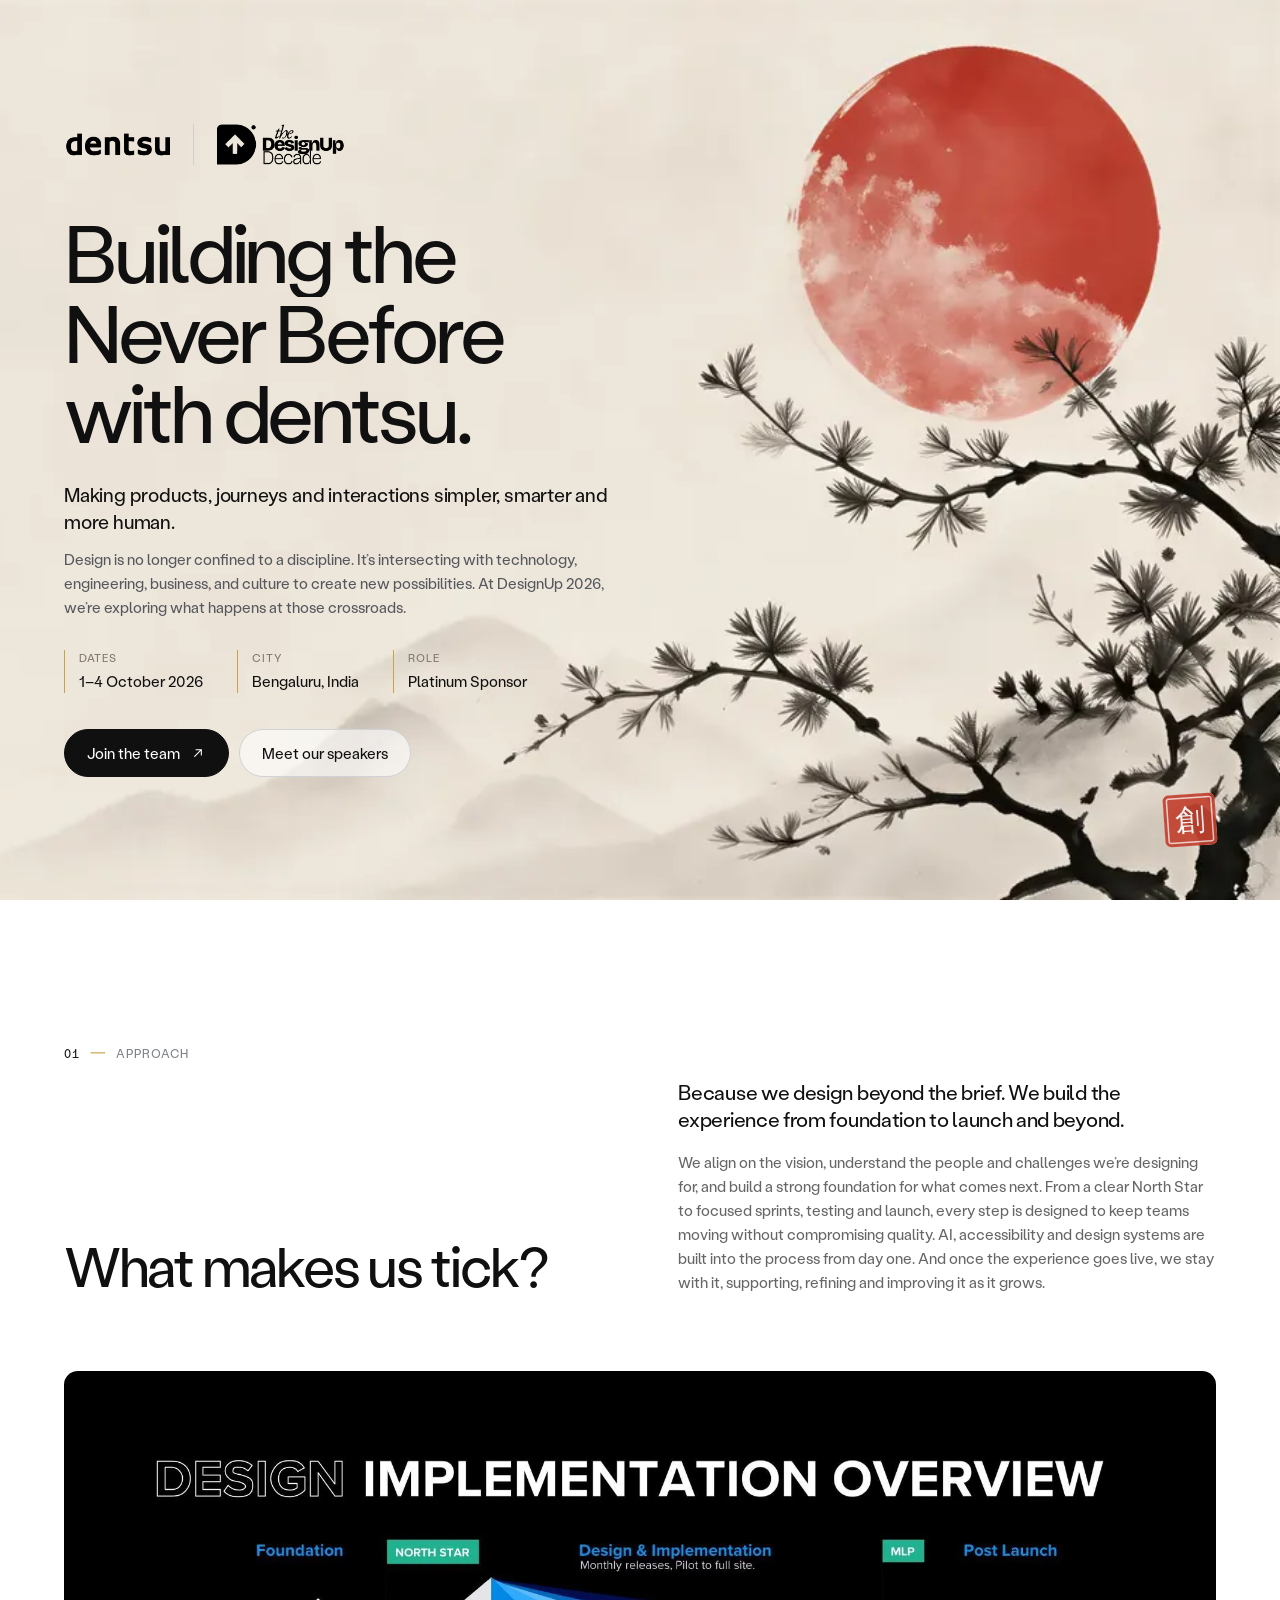
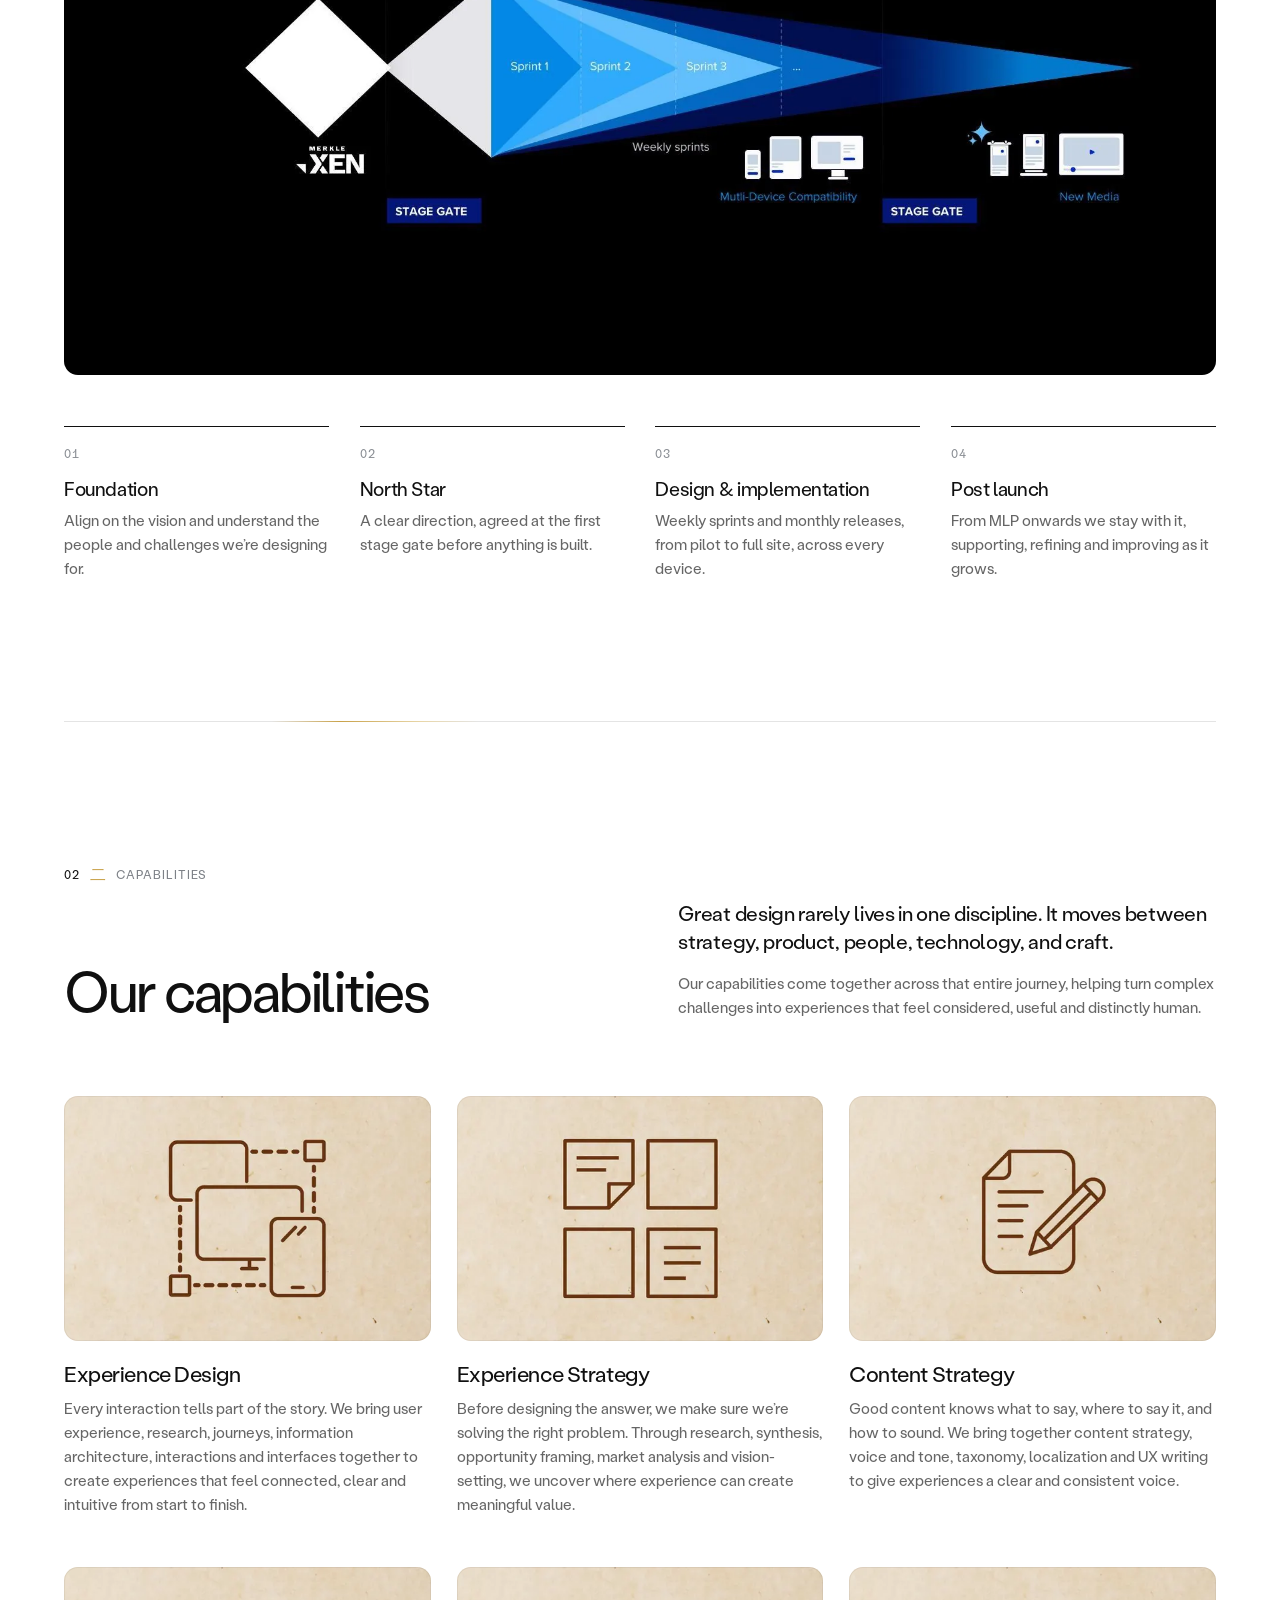
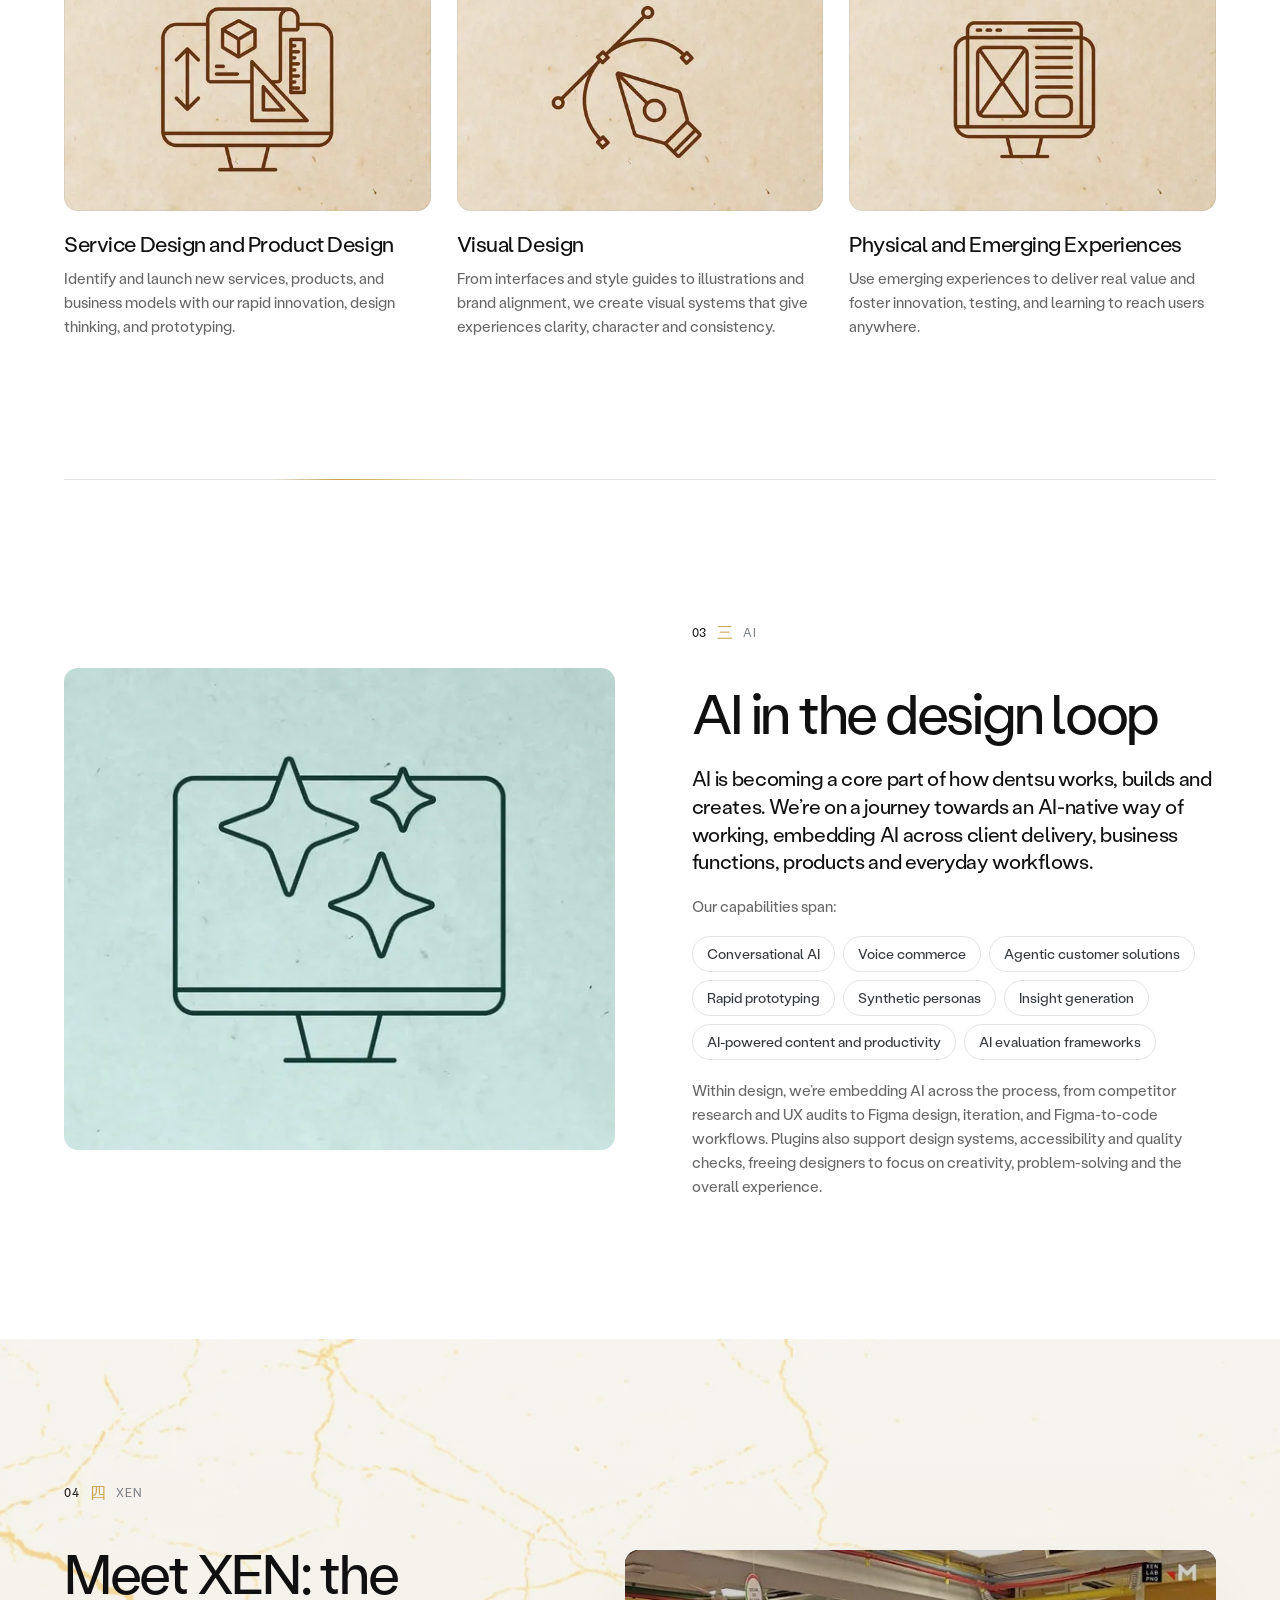
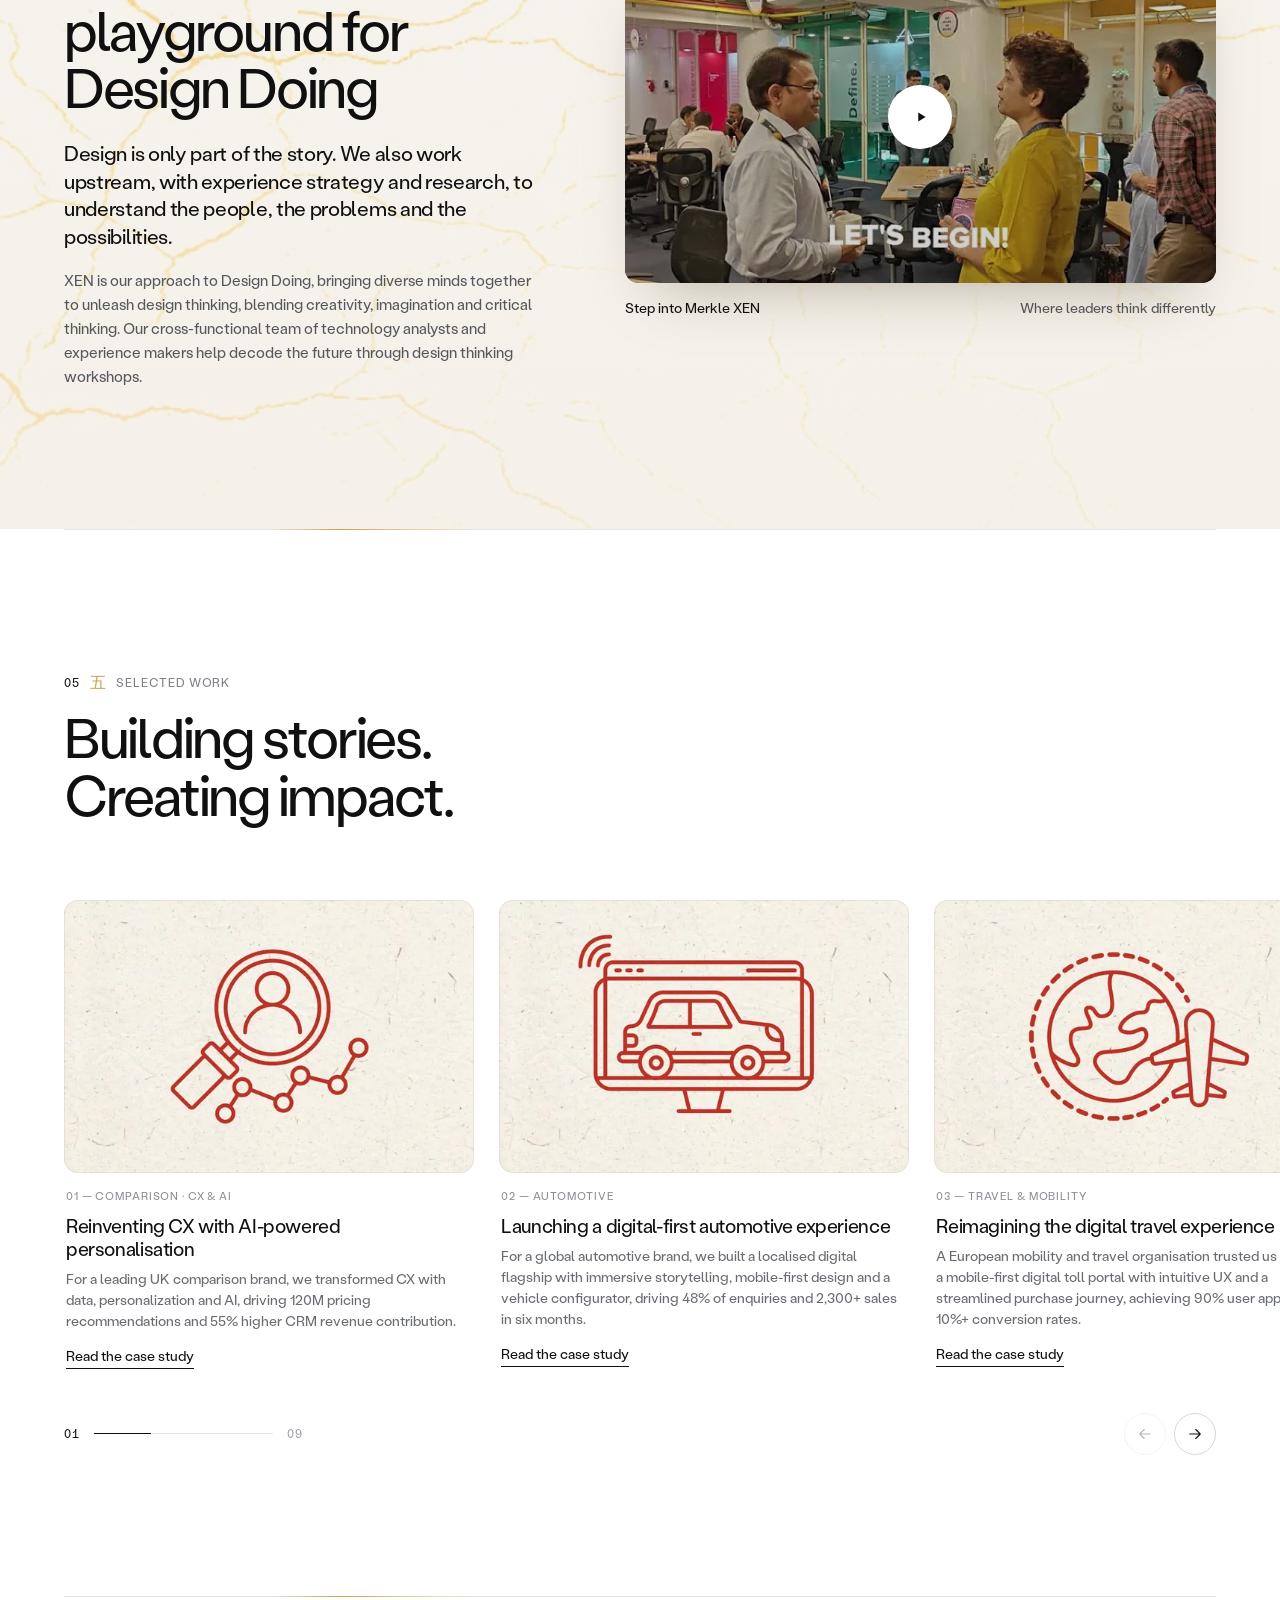
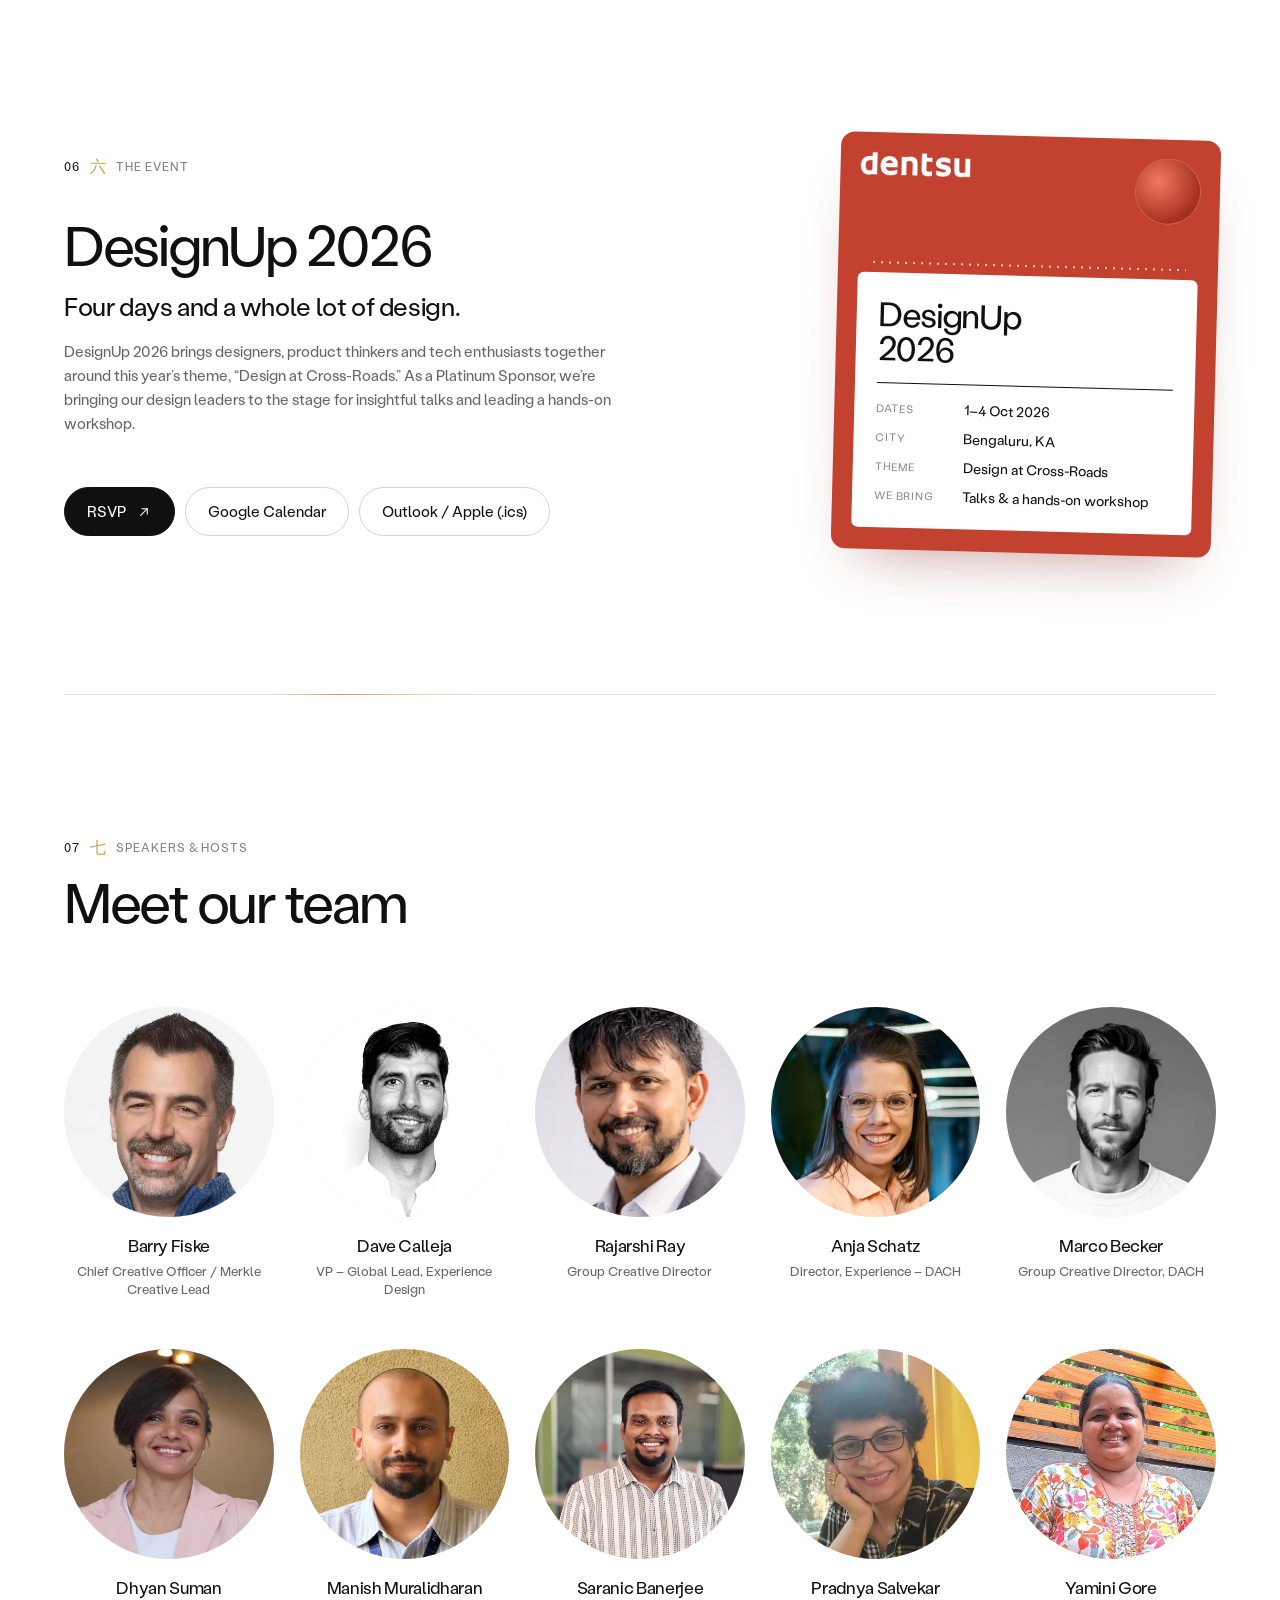
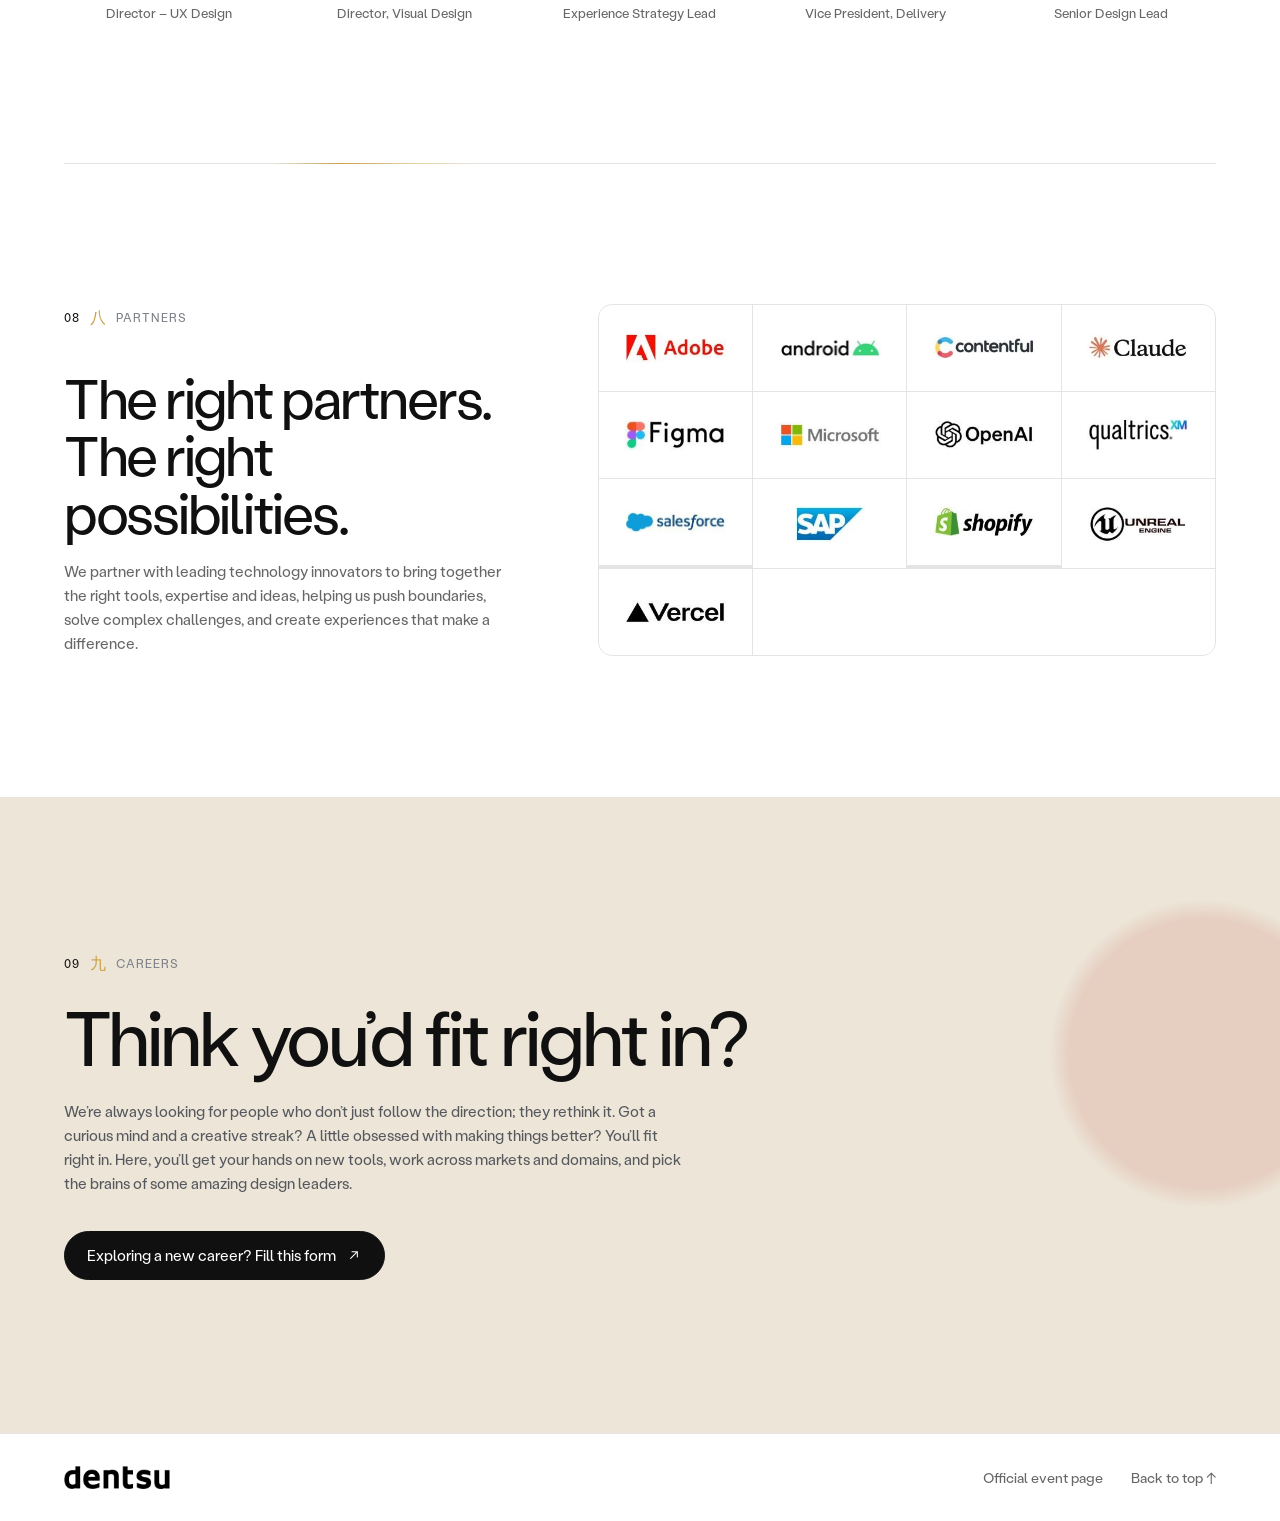
==== designup2026/index.html @ edd88964 "Add styles for DesignUp 2026 event page with Japanese craft accents" ====
<!doctype html>
<html lang="en">
<head>
<meta charset="utf-8">
<meta name="viewport" content="width=device-width, initial-scale=1, viewport-fit=cover">
<script>
  // Relative paths need the trailing slash: /designup2026 -> /designup2026/
  if (!/\/$|\.html$/.test(location.pathname)) location.replace(location.pathname + '/' + location.search + location.hash);
  document.documentElement.classList.add('js', 'is-loading');
  setTimeout(() => document.documentElement.classList.remove('is-loading'), 2500);
</script>
<title>dentsu at DesignUp 2026 — Building the Never Before</title>
<meta name="description" content="dentsu is Platinum Sponsor of DesignUp 2026, Bengaluru, 1–4 October. Meet our design leaders, our capabilities, XEN and the work behind them.">
<meta name="theme-color" content="#ece5d8">
<meta property="og:type" content="website">
<meta property="og:title" content="dentsu at DesignUp 2026 — Building the Never Before">
<meta property="og:description" content="Making products, journeys and interactions simpler, smarter and more human. 1–4 October 2026, Bengaluru.">
<meta property="og:image" content="assets/share.jpg">
<meta name="twitter:card" content="summary_large_image">
<link rel="icon" href="../assets/123.png">
<link rel="preload" href="../assets/StabilGrotesk-Regular.woff2" as="font" type="font/woff2" crossorigin>
<link rel="preload" as="image" href="assets/hero-1280.webp" imagesrcset="assets/hero-1280.webp 1280w, assets/hero-2400.webp 2400w" imagesizes="100vw">
<link rel="stylesheet" href="styles.css">
<script src="app.js" defer></script>
</head>
<body id="top">
<a class="skip" href="#main">Skip to content</a>

<main id="main">

  <!-- ============ Hero ============ -->
  <section class="hero" aria-labelledby="hero-title">
    <picture class="hero-art" aria-hidden="true">
      <img src="assets/hero-1280.webp" srcset="assets/hero-1280.webp 1280w, assets/hero-2400.webp 2400w" sizes="100vw" alt="" width="2400" height="1200" fetchpriority="high">
    </picture>

    <div class="hero-inner">
      <img class="lockup" src="assets/lockup-black.webp" alt="dentsu × the DesignUp Decade" width="1000" height="152">

      <h1 id="hero-title">
        <span class="line"><span>Building the</span></span>
        <span class="line"><span>Never Before</span></span>
        <span class="line"><span>with dentsu.</span></span>
      </h1>

      <div class="hero-copy">
        <p class="hero-lede">Making products, journeys and interactions simpler, smarter and more human.</p>
        <p>Design is no longer confined to a discipline. It’s intersecting with technology, engineering, business, and culture to create new possibilities. At DesignUp 2026, we’re exploring what happens at those crossroads.</p>
      </div>

      <ul class="hero-meta" aria-label="Event details">
        <li><span>Dates</span>1–4 October 2026</li>
        <li><span>City</span>Bengaluru, India</li>
        <li><span>Role</span>Platinum Sponsor</li>
      </ul>

      <div class="actions">
        <a class="button primary" href="https://forms.cloud.microsoft/Pages/ResponsePage.aspx?id=7JKJbtV2pU6OrrDF5Vh0mjL_e0julWZCl5RpW_bopMtURFpLWUVUSkQzMUNaVVVMT1MzR1pXTFBURy4u" target="_blank" rel="noopener">Join the team <svg viewBox="0 0 24 24" aria-hidden="true"><path d="M7 17 17 7M9 7h8v8"/></svg></a>
        <a class="button quiet" href="#team">Meet our speakers</a>
      </div>
    </div>

    <!-- Hanko: a small vermilion seal, 創 = "to create" -->
    <span class="hanko" aria-hidden="true">創</span>
  </section>

  <!-- ============ 01 Approach ============ -->
  <section class="section" id="approach" aria-labelledby="approach-title">
    <div class="section-head reveal">
      <p class="eyebrow"><span class="num">01</span><span class="kanji" aria-hidden="true">一</span>Approach</p>
      <h2 id="approach-title">What makes us tick?</h2>
      <div class="section-intro">
        <p class="lede">Because we design beyond the brief. We build the experience from foundation to launch and beyond.</p>
        <p>We align on the vision, understand the people and challenges we’re designing for, and build a strong foundation for what comes next. From a clear North Star to focused sprints, testing and launch, every step is designed to keep teams moving without compromising quality. AI, accessibility and design systems are built into the process from day one. And once the experience goes live, we stay with it, supporting, refining and improving it as it grows.</p>
      </div>
    </div>

    <figure class="diagram reveal">
      <a href="assets/why-us-1920.webp" target="_blank" rel="noopener" aria-label="Open the design implementation overview at full size">
        <img src="assets/why-us-960.webp" srcset="assets/why-us-960.webp 960w, assets/why-us-1920.webp 1920w" sizes="(max-width: 1400px) 92vw, 1300px" alt="Design implementation overview: Foundation, then a North Star stage gate, then Design and Implementation in weekly sprints with monthly releases from pilot to full site, then an MLP stage gate and Post Launch across multiple devices and new media." width="1920" height="1007" loading="lazy" decoding="async">
      </a>
    </figure>

    <ol class="steps reveal" aria-label="How we work">
      <li><span class="step-num">01</span><h3>Foundation</h3><p>Align on the vision and understand the people and challenges we’re designing for.</p></li>
      <li><span class="step-num">02</span><h3>North Star</h3><p>A clear direction, agreed at the first stage gate before anything is built.</p></li>
      <li><span class="step-num">03</span><h3>Design &amp; implementation</h3><p>Weekly sprints and monthly releases, from pilot to full site, across every device.</p></li>
      <li><span class="step-num">04</span><h3>Post launch</h3><p>From MLP onwards we stay with it, supporting, refining and improving as it grows.</p></li>
    </ol>
  </section>

  <!-- ============ 02 Capabilities ============ -->
  <section class="section" id="capabilities" aria-labelledby="capabilities-title">
    <div class="section-head reveal">
      <p class="eyebrow"><span class="num">02</span><span class="kanji" aria-hidden="true">二</span>Capabilities</p>
      <h2 id="capabilities-title">Our capabilities</h2>
      <div class="section-intro">
        <p class="lede">Great design rarely lives in one discipline. It moves between strategy, product, people, technology, and craft.</p>
        <p>Our capabilities come together across that entire journey, helping turn complex challenges into experiences that feel considered, useful and distinctly human.</p>
      </div>
    </div>

    <ul class="cap-grid">
      <li class="cap reveal">
        <div class="media"><img src="assets/cap-experience-design-560.webp" srcset="assets/cap-experience-design-560.webp 560w, assets/cap-experience-design-1080.webp 1080w" sizes="(max-width: 640px) 92vw, (max-width: 1000px) 46vw, 30vw" alt="" width="1080" height="720" loading="lazy" decoding="async"></div>
        <h3>Experience Design</h3>
        <p>Every interaction tells part of the story. We bring user experience, research, journeys, information architecture, interactions and interfaces together to create experiences that feel connected, clear and intuitive from start to finish.</p>
      </li>
      <li class="cap reveal">
        <div class="media"><img src="assets/cap-experience-strategy-560.webp" srcset="assets/cap-experience-strategy-560.webp 560w, assets/cap-experience-strategy-1080.webp 1080w" sizes="(max-width: 640px) 92vw, (max-width: 1000px) 46vw, 30vw" alt="" width="1080" height="720" loading="lazy" decoding="async"></div>
        <h3>Experience Strategy</h3>
        <p>Before designing the answer, we make sure we’re solving the right problem. Through research, synthesis, opportunity framing, market analysis and vision-setting, we uncover where experience can create meaningful value.</p>
      </li>
      <li class="cap reveal">
        <div class="media"><img src="assets/cap-content-strategy-560.webp" srcset="assets/cap-content-strategy-560.webp 560w, assets/cap-content-strategy-1080.webp 1080w" sizes="(max-width: 640px) 92vw, (max-width: 1000px) 46vw, 30vw" alt="" width="1080" height="720" loading="lazy" decoding="async"></div>
        <h3>Content Strategy</h3>
        <p>Good content knows what to say, where to say it, and how to sound. We bring together content strategy, voice and tone, taxonomy, localization and UX writing to give experiences a clear and consistent voice.</p>
      </li>
      <li class="cap reveal">
        <div class="media"><img src="assets/cap-service-product-560.webp" srcset="assets/cap-service-product-560.webp 560w, assets/cap-service-product-1080.webp 1080w" sizes="(max-width: 640px) 92vw, (max-width: 1000px) 46vw, 30vw" alt="" width="1080" height="720" loading="lazy" decoding="async"></div>
        <h3>Service Design and Product Design</h3>
        <p>Identify and launch new services, products, and business models with our rapid innovation, design thinking, and prototyping.</p>
      </li>
      <li class="cap reveal">
        <div class="media"><img src="assets/cap-visual-design-560.webp" srcset="assets/cap-visual-design-560.webp 560w, assets/cap-visual-design-1080.webp 1080w" sizes="(max-width: 640px) 92vw, (max-width: 1000px) 46vw, 30vw" alt="" width="1080" height="720" loading="lazy" decoding="async"></div>
        <h3>Visual Design</h3>
        <p>From interfaces and style guides to illustrations and brand alignment, we create visual systems that give experiences clarity, character and consistency.</p>
      </li>
      <li class="cap reveal">
        <div class="media"><img src="assets/cap-physical-emerging-560.webp" srcset="assets/cap-physical-emerging-560.webp 560w, assets/cap-physical-emerging-1080.webp 1080w" sizes="(max-width: 640px) 92vw, (max-width: 1000px) 46vw, 30vw" alt="" width="1080" height="720" loading="lazy" decoding="async"></div>
        <h3>Physical and Emerging Experiences</h3>
        <p>Use emerging experiences to deliver real value and foster innovation, testing, and learning to reach users anywhere.</p>
      </li>
    </ul>
  </section>

  <!-- ============ 03 AI ============ -->
  <section class="section split" id="ai" aria-labelledby="ai-title">
    <div class="split-media reveal">
      <img src="assets/ai-design-loop-800.webp" srcset="assets/ai-design-loop-800.webp 800w, assets/ai-design-loop-1400.webp 1400w" sizes="(max-width: 900px) 92vw, 46vw" alt="" width="1400" height="875" loading="lazy" decoding="async">
    </div>
    <div class="split-body reveal">
      <p class="eyebrow"><span class="num">03</span><span class="kanji" aria-hidden="true">三</span>AI</p>
      <h2 id="ai-title">AI in the design loop</h2>
      <p class="lede">AI is becoming a core part of how dentsu works, builds and creates. We’re on a journey towards an AI-native way of working, embedding AI across client delivery, business functions, products and everyday workflows.</p>
      <p>Our capabilities span:</p>
      <ul class="chips">
        <li>Conversational AI</li>
        <li>Voice commerce</li>
        <li>Agentic customer solutions</li>
        <li>Rapid prototyping</li>
        <li>Synthetic personas</li>
        <li>Insight generation</li>
        <li>AI-powered content and productivity</li>
        <li>AI evaluation frameworks</li>
      </ul>
      <p>Within design, we’re embedding AI across the process, from competitor research and UX audits to Figma design, iteration, and Figma-to-code workflows. Plugins also support design systems, accessibility and quality checks, freeing designers to focus on creativity, problem-solving and the overall experience.</p>
    </div>
  </section>

  <!-- ============ 04 XEN ============ -->
  <section class="section xen" id="xen" aria-labelledby="xen-title">
    <div class="xen-inner">
      <div class="xen-body reveal">
        <p class="eyebrow"><span class="num">04</span><span class="kanji" aria-hidden="true">四</span>XEN</p>
        <h2 id="xen-title">Meet XEN: the playground for Design Doing</h2>
        <p class="lede">Design is only part of the story. We also work upstream, with experience strategy and research, to understand the people, the problems and the possibilities.</p>
        <p>XEN is our approach to Design Doing, bringing diverse minds together to unleash design thinking, blending creativity, imagination and critical thinking. Our cross-functional team of technology analysts and experience makers help decode the future through design thinking workshops.</p>
      </div>

      <figure class="video-figure reveal">
        <div class="video" id="xen-video" data-video="2BaKWPvI8AM" data-title="Step Into Merkle XEN: Where Leaders Think Differently">
          <img src="assets/xen-video-640.webp" alt="" width="640" height="360" loading="lazy" decoding="async">
          <button type="button" class="video-play" aria-label="Play video: Step Into Merkle XEN — Where Leaders Think Differently">
            <span class="play-ring" aria-hidden="true"><svg viewBox="0 0 24 24"><path d="M9 7v10l8-5z"/></svg></span>
          </button>
          <noscript><a class="video-fallback" href="https://www.youtube.com/watch?v=2BaKWPvI8AM">Watch on YouTube</a></noscript>
        </div>
        <figcaption><strong>Step into Merkle XEN</strong><span>Where leaders think differently</span></figcaption>
      </figure>
    </div>
  </section>

  <!-- ============ 05 Work ============ -->
  <section class="section work" id="work" aria-labelledby="work-title">
    <div class="section-head reveal">
      <p class="eyebrow"><span class="num">05</span><span class="kanji" aria-hidden="true">五</span>Selected work</p>
      <h2 id="work-title">Building stories. Creating impact.</h2>
    </div>

    <div class="rail" id="work-rail" tabindex="0" aria-label="Case studies — scroll sideways">
      <article class="story">
        <a class="story-link" href="https://www.merkle.com/en/work/case-studies/compare-the-market.html" target="_blank" rel="noopener">
          <div class="media"><img src="assets/case-cx-personalisation-560.webp" srcset="assets/case-cx-personalisation-560.webp 560w, assets/case-cx-personalisation-1080.webp 1080w" sizes="(max-width: 700px) 84vw, 440px" alt="" width="1080" height="720" loading="lazy" decoding="async"><span class="story-cta" aria-hidden="true"><svg viewBox="0 0 24 24"><path d="M7 17 17 7M9 7h8v8"/></svg></span></div>
          <div class="story-body">
            <span class="story-kicker">01 — Comparison · CX &amp; AI</span>
            <h3>Reinventing CX with AI-powered personalisation</h3>
            <p>For a leading UK comparison brand, we transformed CX with data, personalization and AI, driving 120M pricing recommendations and 55% higher CRM revenue contribution.</p>
            <span class="story-more">Read the case study</span>
          </div>
        </a>
      </article>
      <article class="story">
        <a class="story-link" href="https://www.merkle.com/en/work/case-studies/geely-auto-australia.html" target="_blank" rel="noopener">
          <div class="media"><img src="assets/case-automotive-560.webp" srcset="assets/case-automotive-560.webp 560w, assets/case-automotive-1080.webp 1080w" sizes="(max-width: 700px) 84vw, 440px" alt="" width="1080" height="720" loading="lazy" decoding="async"><span class="story-cta" aria-hidden="true"><svg viewBox="0 0 24 24"><path d="M7 17 17 7M9 7h8v8"/></svg></span></div>
          <div class="story-body">
            <span class="story-kicker">02 — Automotive</span>
            <h3>Launching a digital-first automotive experience</h3>
            <p>For a global automotive brand, we built a localised digital flagship with immersive storytelling, mobile-first design and a vehicle configurator, driving 48% of enquiries and 2,300+ sales in six months.</p>
            <span class="story-more">Read the case study</span>
          </div>
        </a>
      </article>
      <article class="story">
        <a class="story-link" href="https://www.merkle.com/en/work/case-studies/adac.html" target="_blank" rel="noopener">
          <div class="media"><img src="assets/case-travel-560.webp" srcset="assets/case-travel-560.webp 560w, assets/case-travel-1080.webp 1080w" sizes="(max-width: 700px) 84vw, 440px" alt="" width="1080" height="720" loading="lazy" decoding="async"><span class="story-cta" aria-hidden="true"><svg viewBox="0 0 24 24"><path d="M7 17 17 7M9 7h8v8"/></svg></span></div>
          <div class="story-body">
            <span class="story-kicker">03 — Travel &amp; mobility</span>
            <h3>Reimagining the digital travel experience</h3>
            <p>A European mobility and travel organisation trusted us to create a mobile-first digital toll portal with intuitive UX and a streamlined purchase journey, achieving 90% user approval and 10%+ conversion rates.</p>
            <span class="story-more">Read the case study</span>
          </div>
        </a>
      </article>
      <article class="story">
        <div class="story-link">
          <div class="media"><img src="assets/case-agentic-car-560.webp" srcset="assets/case-agentic-car-560.webp 560w, assets/case-agentic-car-1080.webp 1080w" sizes="(max-width: 700px) 84vw, 440px" alt="" width="1080" height="720" loading="lazy" decoding="async"></div>
          <div class="story-body">
            <span class="story-kicker">04 — Automotive · Agentic AI</span>
            <h3>Designing a connected car-buying experience with agentic AI</h3>
            <p>An automotive brand partnered with us to create an AI Concierge-led, Agentforce-powered experience connecting digital discovery, service and financing for a personalised car-buying journey.</p>
          </div>
        </div>
      </article>
      <article class="story">
        <div class="story-link">
          <div class="media"><img src="assets/case-loyalty-560.webp" srcset="assets/case-loyalty-560.webp 560w, assets/case-loyalty-1080.webp 1080w" sizes="(max-width: 700px) 84vw, 440px" alt="" width="1080" height="720" loading="lazy" decoding="async"></div>
          <div class="story-body">
            <span class="story-kicker">05 — Retail · Design systems</span>
            <h3>Scaling a loyalty experience through a design system</h3>
            <p>A global retail brand partnered with us to build a scalable design system with reusable components, enabling faster delivery, CRO experimentation and continuous experience improvements.</p>
          </div>
        </div>
      </article>
      <article class="story">
        <div class="story-link">
          <div class="media"><img src="assets/case-analytics-560.webp" srcset="assets/case-analytics-560.webp 560w, assets/case-analytics-1080.webp 1080w" sizes="(max-width: 700px) 84vw, 440px" alt="" width="1080" height="720" loading="lazy" decoding="async"></div>
          <div class="story-body">
            <span class="story-kicker">06 — Beauty · Analytics</span>
            <h3>Turning analytics into experience opportunities</h3>
            <p>A beauty brand partnered with us to analyse user behaviour, conversion funnels and channel performance, identifying friction points and opportunities to improve digital engagement.</p>
          </div>
        </div>
      </article>
      <article class="story">
        <div class="story-link">
          <div class="media"><img src="assets/case-government-560.webp" srcset="assets/case-government-560.webp 560w, assets/case-government-1080.webp 1080w" sizes="(max-width: 700px) 84vw, 440px" alt="" width="1080" height="720" loading="lazy" decoding="async"></div>
          <div class="story-body">
            <span class="story-kicker">07 — Public sector</span>
            <h3>Reimagining digital government services</h3>
            <p>A government organisation partnered with us to transform citizen services and government platforms, creating more seamless and accessible digital journeys.</p>
          </div>
        </div>
      </article>
      <article class="story">
        <div class="story-link">
          <div class="media"><img src="assets/case-healthcare-560.webp" srcset="assets/case-healthcare-560.webp 560w, assets/case-healthcare-1080.webp 1080w" sizes="(max-width: 700px) 84vw, 440px" alt="" width="1080" height="720" loading="lazy" decoding="async"></div>
          <div class="story-body">
            <span class="story-kicker">08 — Healthcare</span>
            <h3>A smarter digital healthcare experience</h3>
            <p>A government healthcare platform partnered with us to create a connected digital experience for accessing healthcare services, patient history and insurance needs.</p>
          </div>
        </div>
      </article>
      <article class="story">
        <div class="story-link">
          <div class="media"><img src="assets/case-connected-care-560.webp" srcset="assets/case-connected-care-560.webp 560w, assets/case-connected-care-1080.webp 1080w" sizes="(max-width: 700px) 84vw, 440px" alt="" width="1080" height="720" loading="lazy" decoding="async"></div>
          <div class="story-body">
            <span class="story-kicker">09 — Healthcare · IoT</span>
            <h3>Connected care for disease management</h3>
            <p>A healthcare solution partnered with us to create a connected digital experience combining an IoT-enabled therapy device with a self-care app.</p>
          </div>
        </div>
      </article>
    </div>

    <div class="rail-foot" id="work-foot">
      <div class="rail-progress" aria-hidden="true">
        <span class="rail-count" id="rail-current">01</span>
        <span class="rail-track"><span class="rail-thumb" id="rail-thumb"></span></span>
        <span class="rail-count is-total">09</span>
      </div>
      <div class="carousel-controls">
        <button type="button" class="carousel-button" id="rail-prev" aria-label="Previous case study"><svg viewBox="0 0 24 24" aria-hidden="true"><path d="M19 12H5M11 6l-6 6 6 6"/></svg></button>
        <button type="button" class="carousel-button" id="rail-next" aria-label="Next case study"><svg viewBox="0 0 24 24" aria-hidden="true"><path d="M5 12h14M13 6l6 6-6 6"/></svg></button>
      </div>
    </div>
  </section>

  <!-- ============ 06 DesignUp 2026 ============ -->
  <section class="section event" id="event" aria-labelledby="event-title">
    <div class="event-body reveal">
      <p class="eyebrow"><span class="num">06</span><span class="kanji" aria-hidden="true">六</span>The event</p>
      <h2 id="event-title">DesignUp 2026</h2>
      <p class="lede">Four days and a whole lot of design.</p>
      <p>DesignUp 2026 brings designers, product thinkers and tech enthusiasts together around this year’s theme, “Design at Cross-Roads.” As a Platinum Sponsor, we’re bringing our design leaders to the stage for insightful talks and leading a hands-on workshop.</p>
      <div class="actions">
        <a class="button primary" href="https://events.dentsu.com/designup2026#rsvp" target="_blank" rel="noopener">RSVP <svg viewBox="0 0 24 24" aria-hidden="true"><path d="M7 17 17 7M9 7h8v8"/></svg></a>
        <a class="button quiet" href="https://calendar.google.com/calendar/render?action=TEMPLATE&amp;text=DesignUp%202026%20%E2%80%94%20dentsu&amp;dates=20261001%2F20261005&amp;location=Bengaluru%2C%20Karnataka%2C%20India&amp;details=Design%20at%20Cross-Roads.%20dentsu%20is%20Platinum%20Sponsor%20%E2%80%94%20talks%20and%20a%20hands-on%20workshop.%20https%3A%2F%2Fevents.dentsu.com%2Fdesignup2026" target="_blank" rel="noopener">Google Calendar</a>
        <a class="button quiet" href="designup2026.ics" download>Outlook / Apple (.ics)</a>
      </div>
    </div>

    <!-- Ticket: echoes the event card, with a perforated stub -->
    <aside class="ticket reveal" aria-label="Event at a glance">
      <div class="ticket-top">
        <img src="../assets/dentsu.png" alt="dentsu" width="122" height="26">
        <span class="ticket-sun" aria-hidden="true"></span>
      </div>
      <div class="ticket-card">
        <p class="ticket-title">DesignUp<br>2026</p>
        <dl>
          <div><dt>Dates</dt><dd>1–4 Oct 2026</dd></div>
          <div><dt>City</dt><dd>Bengaluru, KA</dd></div>
          <div><dt>Theme</dt><dd>Design at Cross-Roads</dd></div>
          <div><dt>We bring</dt><dd>Talks &amp; a hands-on workshop</dd></div>
        </dl>
      </div>
    </aside>
  </section>

  <!-- ============ 07 Team ============ -->
  <section class="section team" id="team" aria-labelledby="team-title">
    <div class="section-head reveal">
      <p class="eyebrow"><span class="num">07</span><span class="kanji" aria-hidden="true">七</span>Speakers &amp; hosts</p>
      <h2 id="team-title">Meet our team</h2>
    </div>

    <ul class="people">
      <li class="person reveal"><div class="portrait"><img src="assets/team-barry-fiske-400.webp" alt="Barry Fiske" width="400" height="400" loading="lazy" decoding="async"></div><h3>Barry Fiske</h3><p>Chief Creative Officer / Merkle Creative Lead</p></li>
      <li class="person reveal"><div class="portrait"><img src="assets/team-dave-calleja-400.webp" alt="Dave Calleja" width="400" height="400" loading="lazy" decoding="async"></div><h3>Dave Calleja</h3><p>VP – Global Lead, Experience Design</p></li>
      <li class="person reveal"><div class="portrait"><img src="assets/team-rajarshi-ray-400.webp" alt="Rajarshi Ray" width="400" height="400" loading="lazy" decoding="async"></div><h3>Rajarshi Ray</h3><p>Group Creative Director</p></li>
      <li class="person reveal"><div class="portrait"><img src="assets/team-anja-schatz-400.webp" alt="Anja Schatz" width="400" height="400" loading="lazy" decoding="async"></div><h3>Anja Schatz</h3><p>Director, Experience – DACH</p></li>
      <li class="person reveal"><div class="portrait"><img src="assets/team-marco-becker-400.webp" alt="Marco Becker" width="400" height="400" loading="lazy" decoding="async"></div><h3>Marco Becker</h3><p>Group Creative Director, DACH</p></li>
      <li class="person reveal"><div class="portrait"><img src="assets/team-dhyan-suman-400.webp" alt="Dhyan Suman" width="400" height="400" loading="lazy" decoding="async"></div><h3>Dhyan Suman</h3><p>Director – UX Design</p></li>
      <li class="person reveal"><div class="portrait"><img src="assets/team-manish-muralidharan-400.webp" alt="Manish Muralidharan" width="400" height="400" loading="lazy" decoding="async"></div><h3>Manish Muralidharan</h3><p>Director, Visual Design</p></li>
      <li class="person reveal"><div class="portrait"><img src="assets/team-saranic-banerjee-400.webp" alt="Saranic Banerjee" width="400" height="400" loading="lazy" decoding="async"></div><h3>Saranic Banerjee</h3><p>Experience Strategy Lead</p></li>
      <li class="person reveal"><div class="portrait"><img src="assets/team-pradnya-salvekar-400.webp" alt="Pradnya Salvekar" width="400" height="400" loading="lazy" decoding="async"></div><h3>Pradnya Salvekar</h3><p>Vice President, Delivery</p></li>
      <li class="person reveal"><div class="portrait"><img src="assets/team-yamini-gore-400.webp" alt="Yamini Gore" width="400" height="400" loading="lazy" decoding="async"></div><h3>Yamini Gore</h3><p>Senior Design Lead</p></li>
    </ul>
  </section>

  <!-- ============ 08 Partners ============ -->
  <section class="section partners" id="partners" aria-labelledby="partners-title">
    <div class="partners-body reveal">
      <p class="eyebrow"><span class="num">08</span><span class="kanji" aria-hidden="true">八</span>Partners</p>
      <h2 id="partners-title">The right partners. The right possibilities.</h2>
      <p>We partner with leading technology innovators to bring together the right tools, expertise and ideas, helping us push boundaries, solve complex challenges, and create experiences that make a difference.</p>
    </div>
    <ul class="partners-logos reveal" aria-label="Technology partners">
      <li><img src="assets/partners/adobe.webp" alt="Adobe" width="174" height="54" loading="lazy" decoding="async"></li>
      <li><img src="assets/partners/android.webp" alt="Android" width="206" height="40" loading="lazy" decoding="async"></li>
      <li><img src="assets/partners/contentful.webp" alt="Contentful" width="181" height="44" loading="lazy" decoding="async"></li>
      <li><img src="assets/partners/claude.webp" alt="Claude" width="183" height="46" loading="lazy" decoding="async"></li>
      <li><img src="assets/partners/figma.webp" alt="Figma" width="166" height="53" loading="lazy" decoding="async"></li>
      <li><img src="assets/partners/microsoft.webp" alt="Microsoft" width="174" height="45" loading="lazy" decoding="async"></li>
      <li><img src="assets/partners/openai.webp" alt="OpenAI" width="169" height="53" loading="lazy" decoding="async"></li>
      <li><img src="assets/partners/qualtrics.webp" alt="Qualtrics" width="169" height="58" loading="lazy" decoding="async"></li>
      <li><img src="assets/partners/salesforce.webp" alt="Salesforce" width="209" height="45" loading="lazy" decoding="async"></li>
      <li><img src="assets/partners/sap.webp" alt="SAP" width="126" height="67" loading="lazy" decoding="async"></li>
      <li><img src="assets/partners/shopify.webp" alt="Shopify" width="195" height="61" loading="lazy" decoding="async"></li>
      <li><img src="assets/partners/unreal-engine.webp" alt="Unreal Engine" width="171" height="65" loading="lazy" decoding="async"></li>
      <li><img src="assets/partners/vercel.webp" alt="Vercel" width="174" height="41" loading="lazy" decoding="async"></li>
    </ul>
  </section>

  <!-- ============ 09 Careers ============ -->
  <section class="careers" id="careers" aria-labelledby="careers-title">
    <div class="careers-inner reveal">
      <p class="eyebrow"><span class="num">09</span><span class="kanji" aria-hidden="true">九</span>Careers</p>
      <h2 id="careers-title">Think you’d fit right in?</h2>
      <p>We’re always looking for people who don’t just follow the direction; they rethink it. Got a curious mind and a creative streak? A little obsessed with making things better? You’ll fit right in. Here, you’ll get your hands on new tools, work across markets and domains, and pick the brains of some amazing design leaders.</p>
      <div class="actions">
        <a class="button primary" href="https://forms.cloud.microsoft/Pages/ResponsePage.aspx?id=7JKJbtV2pU6OrrDF5Vh0mjL_e0julWZCl5RpW_bopMtURFpLWUVUSkQzMUNaVVVMT1MzR1pXTFBURy4u" target="_blank" rel="noopener">Exploring a new career? Fill this form <svg viewBox="0 0 24 24" aria-hidden="true"><path d="M7 17 17 7M9 7h8v8"/></svg></a>
      </div>
    </div>
    <span class="careers-sun" aria-hidden="true"></span>
  </section>
</main>

<footer class="site-footer">
  <img src="../assets/dentsu.png" alt="dentsu" width="122" height="26">
  <nav aria-label="Footer">
    <a href="https://events.dentsu.com/designup2026" target="_blank" rel="noopener">Official event page</a>
    <a href="#top">Back to top ↑</a>
  </nav>
</footer>

</body>
</html>
---- designup2026/styles.css ----
/* dentsu at DesignUp 2026 — long-form event page.
   Same tokens, type and motion as the showcase (../styles.css); the Japanese
   layer is kept to four quiet details: washi paper, a vermilion hanko seal,
   kanji section numerals and kintsugi-gold hairlines. */
@font-face{font-family:Stabil;src:url('../assets/StabilGrotesk-Regular.woff2') format('woff2');font-weight:400;font-display:swap}
@font-face{font-family:Stabil;src:url('../assets/StabilGrotesk-Bold.woff2') format('woff2');font-weight:700;font-display:swap}

:root{
  --accent:#1646e8;
  --paper:#fff;
  --black:#101010;
  --muted:#666;
  --line:#e4e4e4;
  --surface:#f1f2f4;
  --font:Stabil,Arial,Helvetica,sans-serif;
  --gutter:clamp(20px,5vw,88px);
  --radius:14px;
  --ease:cubic-bezier(.16,.84,.44,1);
  --ease-out:cubic-bezier(.22,1,.36,1);
  --max:1360px;

  /* Japanese craft accents */
  --washi:#f4efe6;       /* paper, sampled from the hero artwork */
  --washi-deep:#ece5d8;
  --shu:#c2412f;         /* vermilion, for the seal and the sun */
  --kin:#c9a24a;         /* kintsugi gold, hairlines only */
  --mincho:'Hiragino Mincho ProN','Yu Mincho','YuMincho','Noto Serif JP',serif;
}

*{box-sizing:border-box}
[hidden]{display:none!important}
html{scroll-behavior:smooth;-webkit-text-size-adjust:100%}
body{margin:0;font-family:var(--font);font-size:18px;line-height:1.5;background:var(--paper);color:var(--black);-webkit-font-smoothing:antialiased;overflow-x:hidden}
a{color:inherit;text-decoration:none}
button{font:inherit;color:inherit}
img{max-width:100%;height:auto;display:block}
svg{display:block}
ul,ol{list-style:none;margin:0;padding:0}
h1,h2,h3,p,figure,dl,dd{margin:0}
:focus-visible{outline:2px solid var(--accent);outline-offset:3px}
:focus:not(:focus-visible){outline:none}

.skip{position:fixed;left:20px;top:-80px;background:#fff;padding:14px;z-index:99;border:1px solid var(--line)}
.skip:focus{top:20px}

/* ---------------- Shared type ---------------- */
.eyebrow{display:flex;align-items:baseline;gap:10px;font-size:12px;letter-spacing:.08em;text-transform:uppercase;color:#7d8187;margin-bottom:clamp(14px,2vw,22px);font-variant-numeric:tabular-nums}
.eyebrow .num{color:var(--black)}
.eyebrow .kanji{font-family:var(--mincho);font-size:16px;letter-spacing:0;color:var(--kin);transform:translateY(1px)}
h2{font-size:clamp(32px,4.4vw,64px);line-height:1.02;font-weight:400;letter-spacing:-.04em;max-width:18ch}
h3{font-weight:400;letter-spacing:-.02em}
.lede{font-size:clamp(19px,1.6vw,24px);line-height:1.35;letter-spacing:-.015em;color:var(--black)}
/* Body copy; zero specificity so any component rule below wins. */
:where(.section,.careers) p:where(:not(.lede,.eyebrow)){color:var(--muted);font-size:clamp(15px,1.1vw,17px);line-height:1.6}

/* ---------------- Buttons ---------------- */
.actions{display:flex;flex-wrap:wrap;gap:10px;margin-top:clamp(24px,3vw,36px)}
.button{display:inline-flex;align-items:center;justify-content:center;gap:10px;min-height:48px;padding:12px 22px;border:1px solid var(--black);border-radius:999px;font-size:15px;cursor:pointer;transition:background .2s,color .2s,border-color .2s}
.button svg{width:16px;height:16px;fill:none;stroke:currentColor;stroke-width:1.6;stroke-linecap:round;stroke-linejoin:round;transition:transform .35s var(--ease)}
.button:hover svg{transform:translate(2px,-2px)}
.button.primary{background:var(--black);color:#fff}
.button.primary:hover{background:var(--accent);border-color:var(--accent)}
.button.quiet{border-color:#cfd2d6;background:rgba(255,255,255,.6)}
.button.quiet:hover{border-color:var(--black)}

/* ---------------- Hero ---------------- */
.hero{
  position:relative;isolation:isolate;overflow:hidden;background:var(--washi-deep);
  min-height:min(100svh,940px);
  display:flex;align-items:center;padding:clamp(48px,8vh,96px) var(--gutter);
}
.hero-art{position:absolute;inset:0;z-index:-1}
.hero-art img{width:100%;height:100%;object-fit:cover;object-position:right center}
/* Soft wash so copy always sits on paper, never on the artwork. */
.hero::before{content:'';position:absolute;inset:0;z-index:-1;background:linear-gradient(90deg,var(--washi-deep) 0%,rgba(236,229,216,.86) 42%,rgba(236,229,216,0) 68%)}
.hero-inner{width:min(100%,720px)}
.lockup{width:clamp(200px,22vw,300px);height:auto;margin-bottom:clamp(28px,5vh,52px)}
h1{font-size:clamp(44px,min(6.4vw,10.5vh),104px);line-height:.98;font-weight:400;letter-spacing:-.05em}
h1 .line{display:block;overflow:hidden;padding-bottom:.08em;margin-bottom:-.08em}
h1 .line>span{display:inline-block}
.hero-copy{margin-top:clamp(22px,3.4vh,36px);max-width:52ch}
.hero-lede{font-size:clamp(18px,1.5vw,22px);line-height:1.38;letter-spacing:-.01em;margin-bottom:12px}
.hero-copy p:not(.hero-lede){font-size:clamp(15px,1.05vw,17px);line-height:1.6;color:#55585d}
.hero-meta{display:flex;flex-wrap:wrap;gap:10px 34px;margin-top:clamp(22px,3.4vh,34px);font-size:15px}
.hero-meta li{display:flex;flex-direction:column;gap:4px;padding-left:14px;border-left:1px solid var(--kin)}
.hero-meta span{font-size:11px;letter-spacing:.09em;text-transform:uppercase;color:#80776a}

/* Hanko seal: the one red mark on the page. */
.hanko{
  position:absolute;right:var(--gutter);bottom:clamp(28px,6vh,64px);width:52px;height:52px;
  display:grid;place-items:center;font-family:var(--mincho);font-size:30px;line-height:1;color:#fff;
  background:var(--shu);border-radius:6px;transform:rotate(-4deg);
  box-shadow:inset 0 0 0 3px var(--shu),inset 0 0 0 4.5px rgba(255,255,255,.75);
  opacity:.92;
}

/* ---------------- Sections ---------------- */
.section{position:relative;max-width:calc(var(--max) + var(--gutter) * 2);margin:0 auto;padding:clamp(72px,11vw,148px) var(--gutter)}
/* Kintsugi hairline: a grey rule with one short seam of gold. */
.section::before{
  content:'';position:absolute;top:0;left:var(--gutter);right:var(--gutter);height:1px;
  background:linear-gradient(90deg,var(--line) 0 18%,var(--kin) 24%,#e8d6a8 31%,var(--line) 36% 100%);
}
.hero+.section::before{display:none}
.section-head{display:grid;grid-template-columns:minmax(0,1fr) minmax(0,1fr);gap:20px clamp(32px,6vw,96px);align-items:end;margin-bottom:clamp(40px,6vw,80px)}
.section-head .eyebrow{grid-column:1/-1;margin-bottom:-6px}
.section-intro{display:flex;flex-direction:column;gap:16px;max-width:60ch}

/* Approach */
.diagram{border-radius:var(--radius);overflow:hidden;background:#000}
.diagram a{display:block}
.diagram img{width:100%;transition:transform 1.2s var(--ease)}
@media(hover:hover){.diagram a:hover img{transform:scale(1.015)}}
.steps{display:grid;grid-template-columns:repeat(4,minmax(0,1fr));gap:clamp(20px,2.4vw,36px);margin-top:clamp(32px,4vw,56px);counter-reset:step}
.steps li{padding-top:18px;border-top:1px solid var(--black)}
.step-num{display:block;font-size:12px;letter-spacing:.08em;color:#8a8e94;margin-bottom:14px;font-variant-numeric:tabular-nums}
.steps h3{font-size:clamp(19px,1.5vw,23px);line-height:1.2;margin-bottom:8px}
.steps p{font-size:15px}

/* Capabilities */
.cap-grid{display:grid;grid-template-columns:repeat(3,minmax(0,1fr));gap:clamp(40px,4vw,64px) clamp(16px,2vw,32px)}
.media{position:relative;overflow:hidden;border-radius:var(--radius);background:var(--washi);aspect-ratio:3/2;isolation:isolate}
.media img{width:100%;height:100%;object-fit:cover;scale:1.02;transition:scale .9s var(--ease)}
.media::after{content:'';position:absolute;inset:0;border-radius:inherit;box-shadow:inset 0 0 0 1px rgba(16,16,16,.06);pointer-events:none}
@media(hover:hover) and (pointer:fine){.cap:hover .media img,.story:hover .media img{scale:1.08}}
.cap h3{font-size:clamp(20px,1.7vw,26px);line-height:1.15;margin:20px 0 10px}
.cap p{font-size:15px;max-width:46ch}

/* AI split */
.split{display:grid;grid-template-columns:minmax(0,1.05fr) minmax(0,1fr);gap:clamp(32px,6vw,96px);align-items:center}
.split-media{border-radius:var(--radius);overflow:hidden;background:#c0d8d2}
.split-media img{width:100%;aspect-ratio:8/7;object-fit:cover}
.split-body{display:flex;flex-direction:column;gap:18px}
.split-body h2{margin-bottom:6px}
.chips{display:flex;flex-wrap:wrap;gap:8px}
.chips li{font-size:14px;line-height:1;padding:10px 14px;border:1px solid var(--line);border-radius:999px;background:#fff;color:#33363a}

/* XEN — washi with kintsugi seams */
.xen{max-width:none;background:var(--washi) url('assets/kintsugi-1440.webp') center/cover no-repeat;overflow:hidden}
.xen::before{display:none}
.xen::after{content:'';position:absolute;inset:0;background:linear-gradient(180deg,rgba(244,239,230,.55),rgba(244,239,230,.82));pointer-events:none}
.xen-inner{position:relative;z-index:1;max-width:var(--max);margin:0 auto;display:grid;grid-template-columns:minmax(0,.9fr) minmax(0,1.1fr);gap:clamp(32px,6vw,96px);align-items:center}
.xen-body{display:flex;flex-direction:column;gap:18px}
.xen-body h2{margin-bottom:6px}
.xen-body p:not(.lede):not(.eyebrow){color:#55585d}

.video{position:relative;aspect-ratio:16/9;border-radius:var(--radius);overflow:hidden;background:#111;box-shadow:0 30px 60px -30px rgba(60,40,10,.35)}
.video img{width:100%;height:100%;object-fit:cover;transition:scale 1s var(--ease)}
.video iframe{position:absolute;inset:0;width:100%;height:100%;border:0}
.video-play{position:absolute;inset:0;display:grid;place-items:center;border:0;background:rgba(0,0,0,.18);color:#fff;cursor:pointer;transition:background .4s var(--ease)}
.video-play:hover{background:rgba(0,0,0,.08)}
.video-figure figcaption{display:flex;justify-content:space-between;gap:16px;margin-top:14px;font-size:14px;color:#55585d}
.video-figure figcaption strong{font-weight:400;color:var(--black)}
.play-ring{flex:none;width:clamp(54px,5vw,68px);height:clamp(54px,5vw,68px);border-radius:50%;display:grid;place-items:center;background:#fff;color:var(--black);transition:transform .45s var(--ease)}
.play-ring svg{width:22px;height:22px;fill:currentColor;transform:translateX(1px)}
@media(hover:hover){.video-play:hover .play-ring{transform:scale(1.08)}.video:hover img{scale:1.03}}
.video-fallback{position:absolute;left:20px;bottom:20px;color:#fff;text-decoration:underline}

/* Work rail — the showcase rail, scrolled by the page instead of filling it */
.work{max-width:none;padding-left:0;padding-right:0}
.work::before{left:var(--gutter);right:var(--gutter)}
.work .section-head{max-width:var(--max);margin-left:auto;margin-right:auto;padding:0 var(--gutter);box-sizing:content-box}
.rail{
  display:grid;grid-auto-flow:column;grid-auto-columns:clamp(280px,32vw,440px);column-gap:clamp(16px,2vw,32px);
  padding:0 max(var(--gutter),calc((100vw - var(--max)) / 2));scroll-padding-inline:max(var(--gutter),calc((100vw - var(--max)) / 2));
  overflow-x:auto;overscroll-behavior-inline:contain;scroll-snap-type:x mandatory;scrollbar-width:none;outline-offset:-2px;
}
.rail::-webkit-scrollbar{display:none}
.story{scroll-snap-align:start;min-width:0}
.story-link{display:flex;flex-direction:column;gap:18px;height:100%;border-radius:var(--radius)}
.story-link:focus-visible{outline-offset:-2px}
.story-cta{position:absolute;right:14px;bottom:14px;z-index:2;width:40px;height:40px;border-radius:50%;display:grid;place-items:center;background:#fff;opacity:0;transform:translateY(6px) scale(.9);transition:opacity .3s var(--ease),transform .4s var(--ease)}
.story-cta svg{width:17px;height:17px;fill:none;stroke:currentColor;stroke-width:1.6;stroke-linecap:round;stroke-linejoin:round}
@media(hover:hover) and (pointer:fine){.story:hover .story-cta{opacity:1;transform:none}}
.story-link:focus-visible .story-cta{opacity:1;transform:none}
.story-body{display:flex;flex-direction:column;gap:8px;padding:0 2px}
.story-kicker{font-size:11px;line-height:1;letter-spacing:.08em;text-transform:uppercase;color:#8a8e94;margin-bottom:4px}
.story h3{font-size:clamp(19px,1.5vw,23px);line-height:1.2}
.story p{font-size:14px;line-height:1.5;color:#686c72}
.story-more{margin-top:6px;font-size:14px;align-self:flex-start;border-bottom:1px solid currentColor;padding-bottom:2px}
.rail-foot{max-width:var(--max);margin:clamp(28px,4vw,44px) auto 0;padding:0 var(--gutter);box-sizing:content-box;display:flex;align-items:center;justify-content:space-between;gap:24px}
.rail-progress{display:flex;align-items:center;gap:14px;font-size:12px;letter-spacing:.07em;font-variant-numeric:tabular-nums}
.rail-count.is-total{color:#9a9ea4}
.rail-track{position:relative;width:clamp(96px,14vw,200px);height:1px;background:var(--line);overflow:hidden}
.rail-thumb{position:absolute;left:0;top:0;height:100%;width:var(--size,30%);background:var(--black);transform:translateX(calc(var(--pos,0) * (100% / var(--size-n,.3) - 100%)))}
.carousel-controls{display:flex;gap:8px}
.carousel-button{width:42px;height:42px;border-radius:50%;border:1px solid #d6d8dc;background:transparent;display:grid;place-items:center;cursor:pointer;transition:border-color .2s,background .2s,color .2s,opacity .2s}
.carousel-button svg{width:18px;height:18px;fill:none;stroke:currentColor;stroke-width:1.5;stroke-linecap:round;stroke-linejoin:round;transition:transform .3s var(--ease)}
.carousel-button:hover:not(:disabled){border-color:var(--black)}
#rail-prev:hover:not(:disabled) svg{transform:translateX(-2px)}
#rail-next:hover:not(:disabled) svg{transform:translateX(2px)}
.carousel-button:active:not(:disabled){background:var(--black);color:#fff}
.carousel-button:disabled{opacity:.3;cursor:default}

/* Event + ticket */
.event{display:grid;grid-template-columns:minmax(0,1.2fr) minmax(0,.8fr);gap:clamp(40px,7vw,120px);align-items:center}
.event-body{display:flex;flex-direction:column;gap:16px}
.event-body .lede{font-size:clamp(22px,2vw,30px)}
.event-body p:not(.lede):not(.eyebrow){max-width:58ch}

.ticket{justify-self:end;width:min(100%,380px);background:var(--shu);border-radius:var(--radius);padding:20px 20px 22px;color:#fff;transform:rotate(1.5deg);box-shadow:0 30px 60px -30px rgba(120,30,20,.45)}
.ticket-top{position:relative;display:flex;align-items:flex-start;justify-content:space-between;height:120px}
.ticket-top img{width:110px;filter:brightness(0) invert(1)}
.ticket-sun{width:64px;height:64px;border-radius:50%;background:radial-gradient(circle at 35% 35%,#f07a5f,#a72f20 70%);box-shadow:0 0 0 1px rgba(255,255,255,.18)}
.ticket-card{position:relative;background:#fff;color:var(--black);border-radius:6px;padding:24px 22px 22px}
/* Perforation between the card and its stub */
.ticket-card::before{content:'';position:absolute;left:12px;right:12px;top:-11px;height:2px;background:radial-gradient(circle,rgba(255,255,255,.7) 1px,transparent 1.5px) 0 0/8px 2px repeat-x}
.ticket-title{color:var(--black);font-size:34px;line-height:1;letter-spacing:-.035em;padding-bottom:18px;margin-bottom:16px;border-bottom:1px solid var(--black)}
.ticket dl{display:grid;gap:10px}
.ticket dl div{display:grid;grid-template-columns:76px 1fr;gap:12px;font-size:14px;line-height:1.35}
.ticket dt{font-size:11px;letter-spacing:.08em;text-transform:uppercase;color:#8a8e94;padding-top:2px}

/* Team */
.people{display:grid;grid-template-columns:repeat(5,minmax(0,1fr));gap:clamp(36px,4vw,56px) clamp(16px,2vw,32px)}
.person{text-align:center}
.portrait{position:relative;width:min(100%,220px);margin:0 auto 18px;aspect-ratio:1;border-radius:50%;background:var(--washi)}
.portrait img{width:100%;height:100%;border-radius:50%;object-fit:cover;transition:scale .8s var(--ease)}
/* Ensō: an open brush ring that closes on hover */
.portrait::after{
  content:'';position:absolute;inset:-7px;border-radius:50%;pointer-events:none;
  background:conic-gradient(from 200deg,transparent 0 12deg,var(--black) 12deg var(--enso,300deg),transparent var(--enso,300deg));
  -webkit-mask:radial-gradient(farthest-side,transparent calc(100% - 1.5px),#000 calc(100% - 1px));
          mask:radial-gradient(farthest-side,transparent calc(100% - 1.5px),#000 calc(100% - 1px));
  opacity:0;transition:opacity .5s var(--ease);
}
@property --enso{syntax:'<angle>';inherits:false;initial-value:120deg}
@media(hover:hover) and (pointer:fine){
  .person:hover .portrait::after{opacity:.85;--enso:340deg;transition:opacity .4s var(--ease),--enso 1.1s var(--ease-out)}
  .person:hover .portrait img{scale:.97}
}
.person h3{font-size:clamp(17px,1.35vw,20px);line-height:1.2;margin-bottom:6px}
.person p{font-size:13px;line-height:1.4;max-width:24ch;margin:0 auto}

/* Partners */
.partners{display:grid;grid-template-columns:minmax(0,.85fr) minmax(0,1.15fr);gap:clamp(32px,6vw,96px);align-items:center}
.partners-body{display:flex;flex-direction:column;gap:18px}
/* Logo wall: hairline cells drawn by the gap, so the grid reflows cleanly. */
.partners-logos{display:grid;grid-template-columns:repeat(4,minmax(0,1fr));gap:1px;background:var(--line);border:1px solid var(--line);border-radius:var(--radius);overflow:hidden}
.partners-logos li{display:grid;place-items:center;aspect-ratio:16/9;padding:clamp(14px,2vw,26px);background:#fff}
.partners-logos img{width:auto;max-width:min(100%,150px);max-height:38px;object-fit:contain;mix-blend-mode:multiply}
/* Fill the last row so the wall never ends on a grey gap. */
.partners-logos::after{content:'';background:#fff;grid-column:span 3}

/* Careers */
.careers{position:relative;overflow:hidden;isolation:isolate;background:var(--washi-deep);padding:clamp(80px,12vw,160px) var(--gutter)}
.careers-inner{position:relative;max-width:var(--max);margin:0 auto}
.careers h2{max-width:14ch;font-size:clamp(38px,6vw,88px);margin-bottom:24px}
.careers p:not(.eyebrow){max-width:62ch;color:#55585d}
.careers-sun{position:absolute;z-index:-1;right:clamp(-120px,-6vw,-40px);top:clamp(48px,8vw,110px);width:clamp(180px,24vw,340px);aspect-ratio:1;border-radius:50%;background:var(--shu);opacity:.13;
  -webkit-mask:radial-gradient(circle,#000 62%,transparent 71%);mask:radial-gradient(circle,#000 62%,transparent 71%)}

/* Footer */
.site-footer{display:flex;flex-wrap:wrap;align-items:center;justify-content:space-between;gap:20px 32px;padding:32px var(--gutter) calc(32px + env(safe-area-inset-bottom));border-top:1px solid var(--line);font-size:14px}
.site-footer img{width:106px;filter:brightness(0)}
.site-footer nav{display:flex;flex-wrap:wrap;gap:10px 28px}
.site-footer a{color:var(--muted);transition:color .2s}
.site-footer a:hover{color:var(--black)}

/* ---------------- Motion ---------------- */
.is-loading h1 .line>span{transform:translateY(105%)}
.is-loading .lockup,.is-loading .hero-copy,.is-loading .hero-meta,.is-loading .hero .actions{opacity:0;transform:translateY(12px)}
.is-loading .hanko{opacity:0;transform:rotate(-14deg) scale(1.3)}
h1 .line>span{transition:transform 1.1s var(--ease-out)}
h1 .line:nth-child(2)>span{transition-delay:.06s}
h1 .line:nth-child(3)>span{transition-delay:.12s}
.lockup{transition:opacity .9s var(--ease-out),transform .9s var(--ease-out)}
.hero-copy{transition:opacity .9s var(--ease-out) .3s,transform .9s var(--ease-out) .3s}
.hero-meta{transition:opacity .9s var(--ease-out) .42s,transform .9s var(--ease-out) .42s}
.hero .actions{transition:opacity .9s var(--ease-out) .54s,transform .9s var(--ease-out) .54s}
.hanko{transition:opacity .5s var(--ease-out) 1s,transform .7s cubic-bezier(.3,1.6,.5,1) 1s}

/* Scroll reveal only when script is running, so content is never stuck hidden. */
.js .reveal{opacity:0;transform:translateY(28px);transition:opacity 1s var(--ease-out),transform 1s var(--ease-out);transition-delay:var(--d,0s)}
.js .reveal.is-in{opacity:1;transform:none}
.js .ticket.reveal.is-in{transform:rotate(1.5deg)}

/* ---------------- Responsive ---------------- */
@media(max-width:1180px){
  .people{grid-template-columns:repeat(4,minmax(0,1fr))}
}

@media(max-width:1000px){
  .section-head{grid-template-columns:1fr}
  .cap-grid{grid-template-columns:repeat(2,minmax(0,1fr))}
  .steps{grid-template-columns:repeat(2,minmax(0,1fr));row-gap:32px}
  .split,.xen-inner,.partners,.event{grid-template-columns:1fr}
  .ticket{justify-self:start}
  .people{grid-template-columns:repeat(3,minmax(0,1fr))}
}

@media(max-width:1100px){
  /* Tablet and phone: the artwork becomes a band above the copy, sun and pine intact. */
  .hero{--band:clamp(200px,52vw,340px);flex-direction:column;align-items:stretch;padding:0;min-height:0;background:var(--washi-deep)}
  .hero::before{display:none}
  .hero-art{position:relative;inset:auto;height:var(--band);overflow:hidden;
    -webkit-mask:linear-gradient(180deg,#000 70%,transparent);mask:linear-gradient(180deg,#000 70%,transparent)}
  .hero-art img{object-position:82% center}
  .hero-inner{width:100%;padding:0 var(--gutter) clamp(44px,10vw,64px);margin-top:-28px}
  .hanko{top:calc(var(--band) - 74px);bottom:auto;width:44px;height:44px;font-size:25px}
}

@media(max-width:700px){
  body{font-size:16px}
  /* Phone: a shorter band, zoomed onto the sun and pine, with no empty sky above the copy. */
  .hero{--band:clamp(150px,42vw,220px)}
  .hero-art img{object-position:right top;transform:scale(1.3);transform-origin:right top}
  .hero-inner{margin-top:-44px}
  .hanko{top:calc(var(--band) - 62px);width:40px;height:40px;font-size:23px}
  .lockup{width:200px;margin-bottom:28px}
  h1{font-size:clamp(42px,12.4vw,60px)}
  .hero-meta{gap:14px 24px}
  .actions .button{flex:1 1 auto}
  .cap-grid{grid-template-columns:1fr;gap:44px}
  .steps{grid-template-columns:1fr;row-gap:26px}
  .rail{grid-auto-columns:84vw;column-gap:12px}
  .rail-track{width:80px}
  .carousel-button{width:38px;height:38px}
  .people{grid-template-columns:repeat(2,minmax(0,1fr));column-gap:14px}
  .portrait{width:min(100%,150px)}
  .partners-logos{grid-template-columns:repeat(3,minmax(0,1fr))}
  .partners-logos::after{grid-column:span 2}
  .partners-logos li{aspect-ratio:4/3;padding:14px 10px}
  .partners-logos img{max-width:100%;max-height:34px}
  .ticket{width:100%;transform:none}
  .js .ticket.reveal.is-in{transform:none}
  .careers-sun{right:-70px;top:36px;width:200px}
  .site-footer{flex-direction:column;align-items:flex-start}
}

@media(hover:none),(pointer:coarse){
  .story-cta{opacity:1;transform:none;width:36px;height:36px}
}

@media(prefers-reduced-motion:reduce){
  html{scroll-behavior:auto}
  *,*::before,*::after{animation:none!important;transition:none!important}
  .is-loading h1 .line>span,.is-loading .lockup,.is-loading .hero-copy,.is-loading .hero-meta,.is-loading .hero .actions,.is-loading .hanko{opacity:1;transform:none}
  .is-loading .hanko{transform:rotate(-4deg)}
  .js .reveal{opacity:1;transform:none}
}
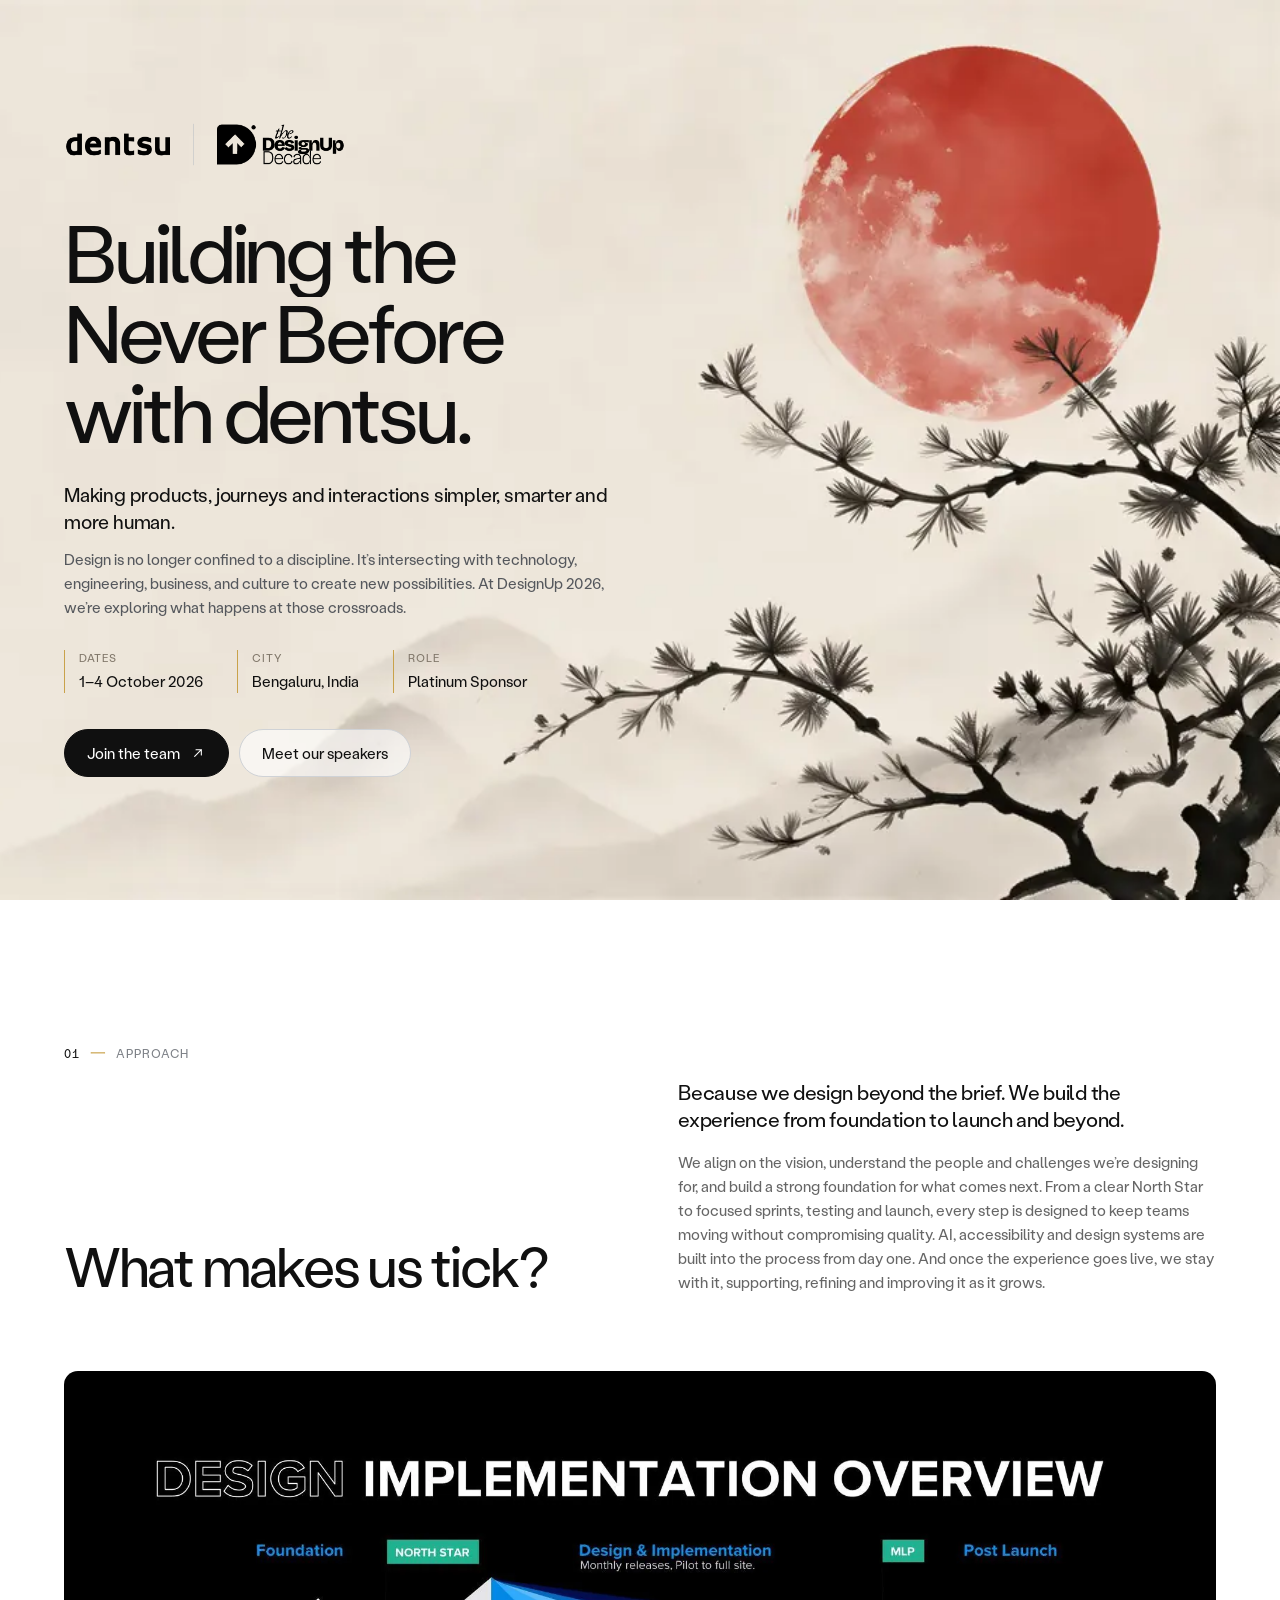
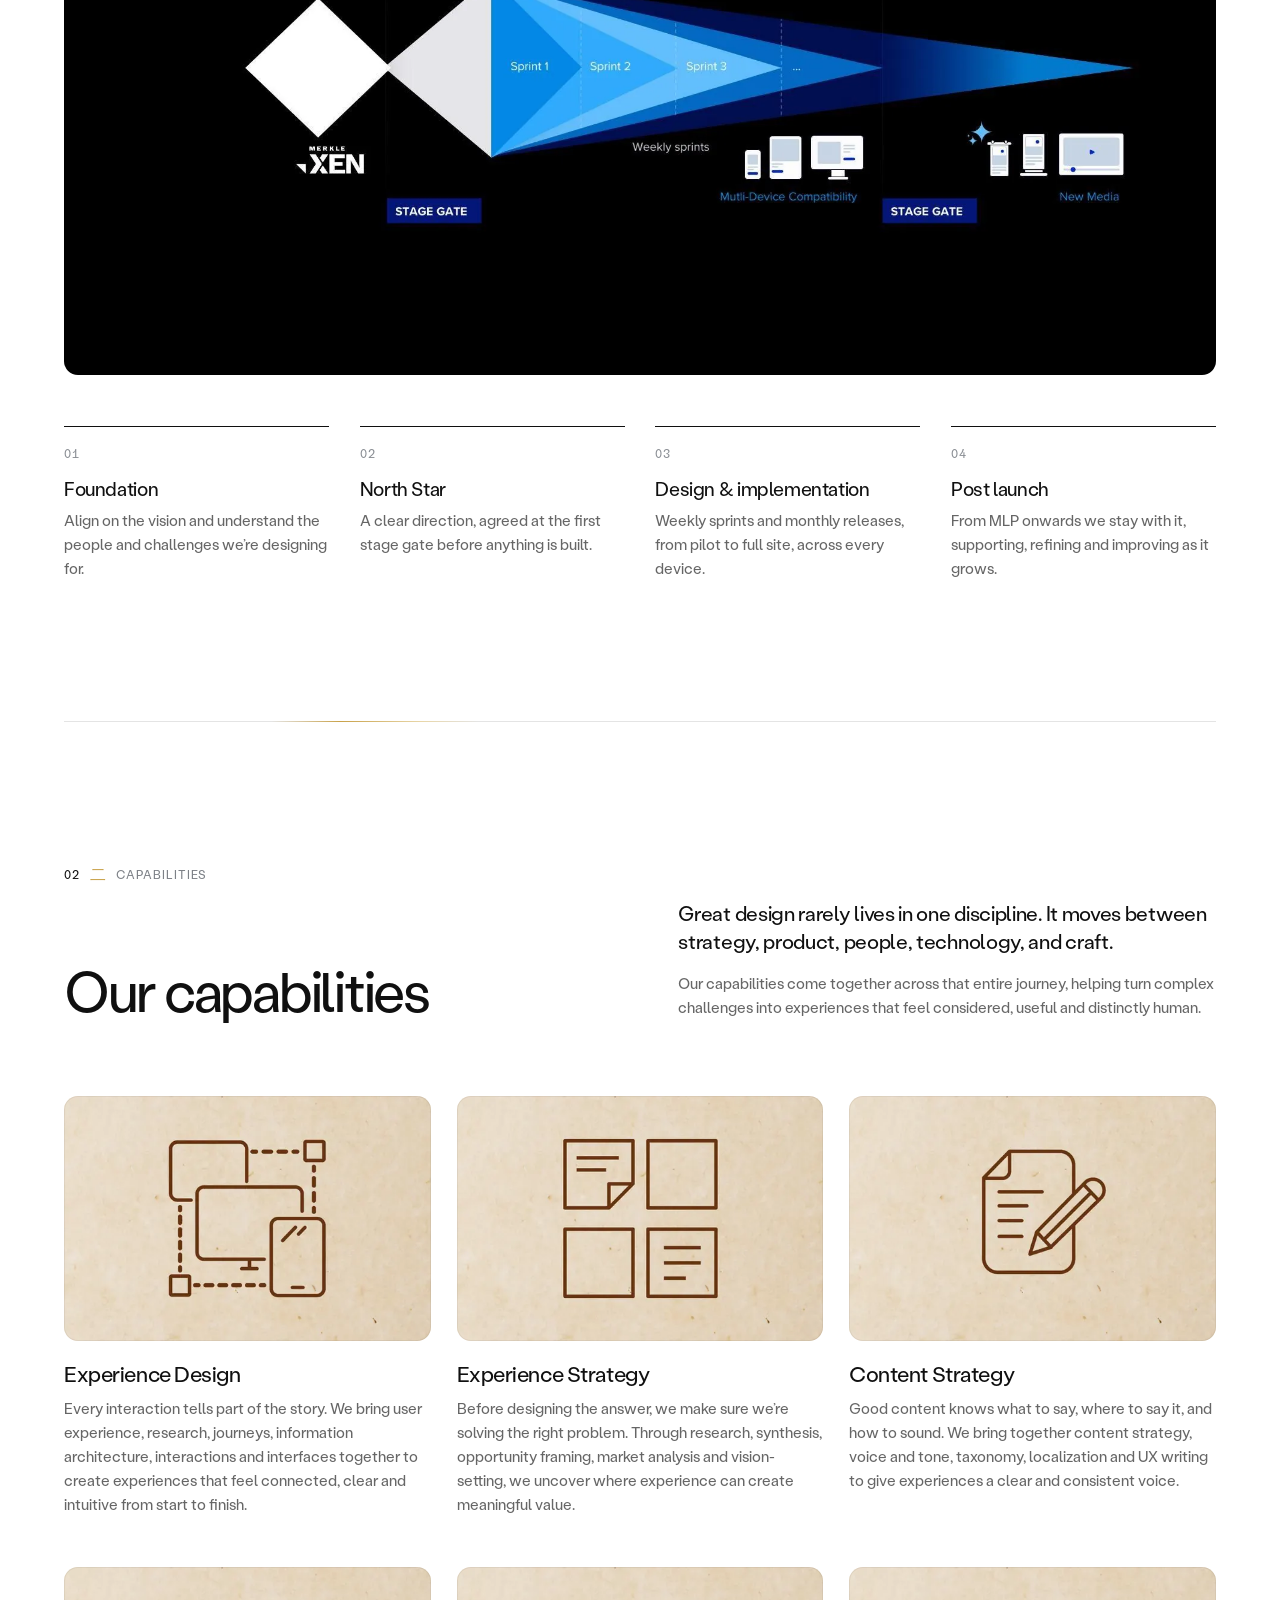
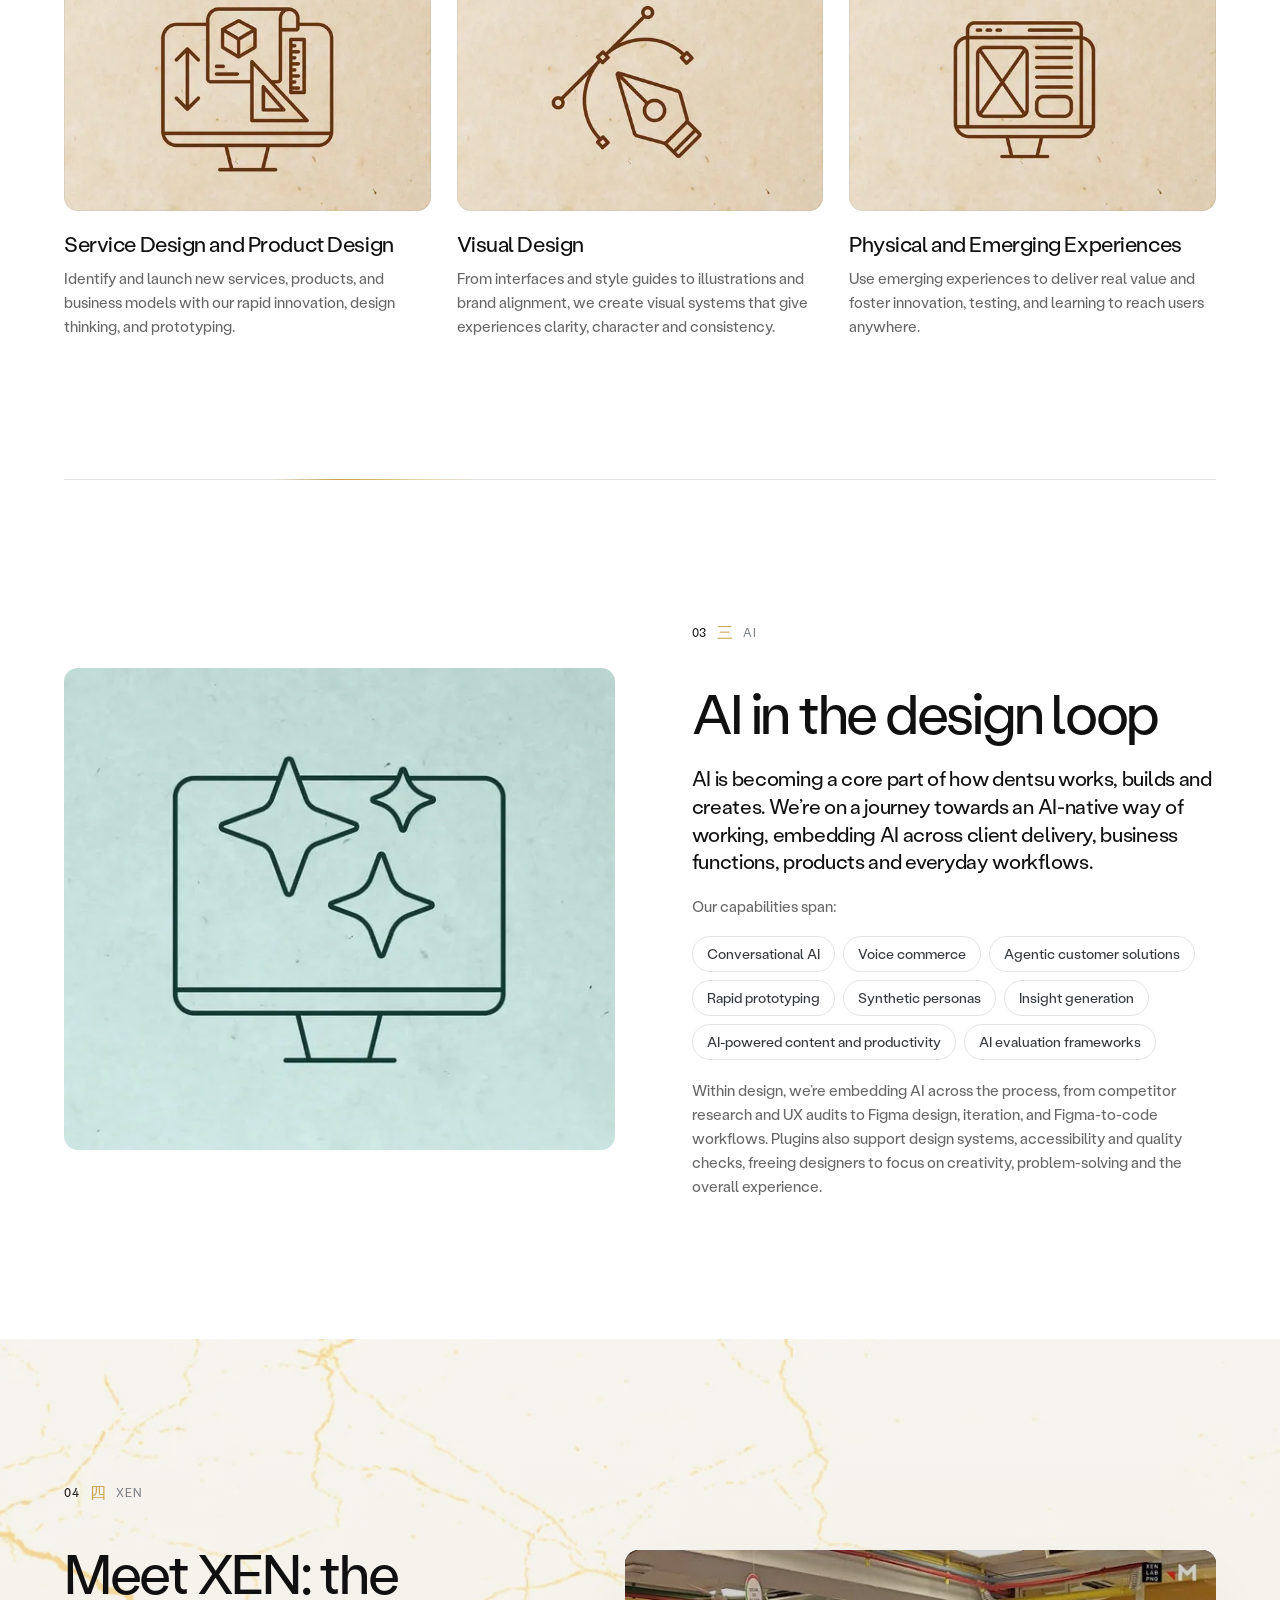
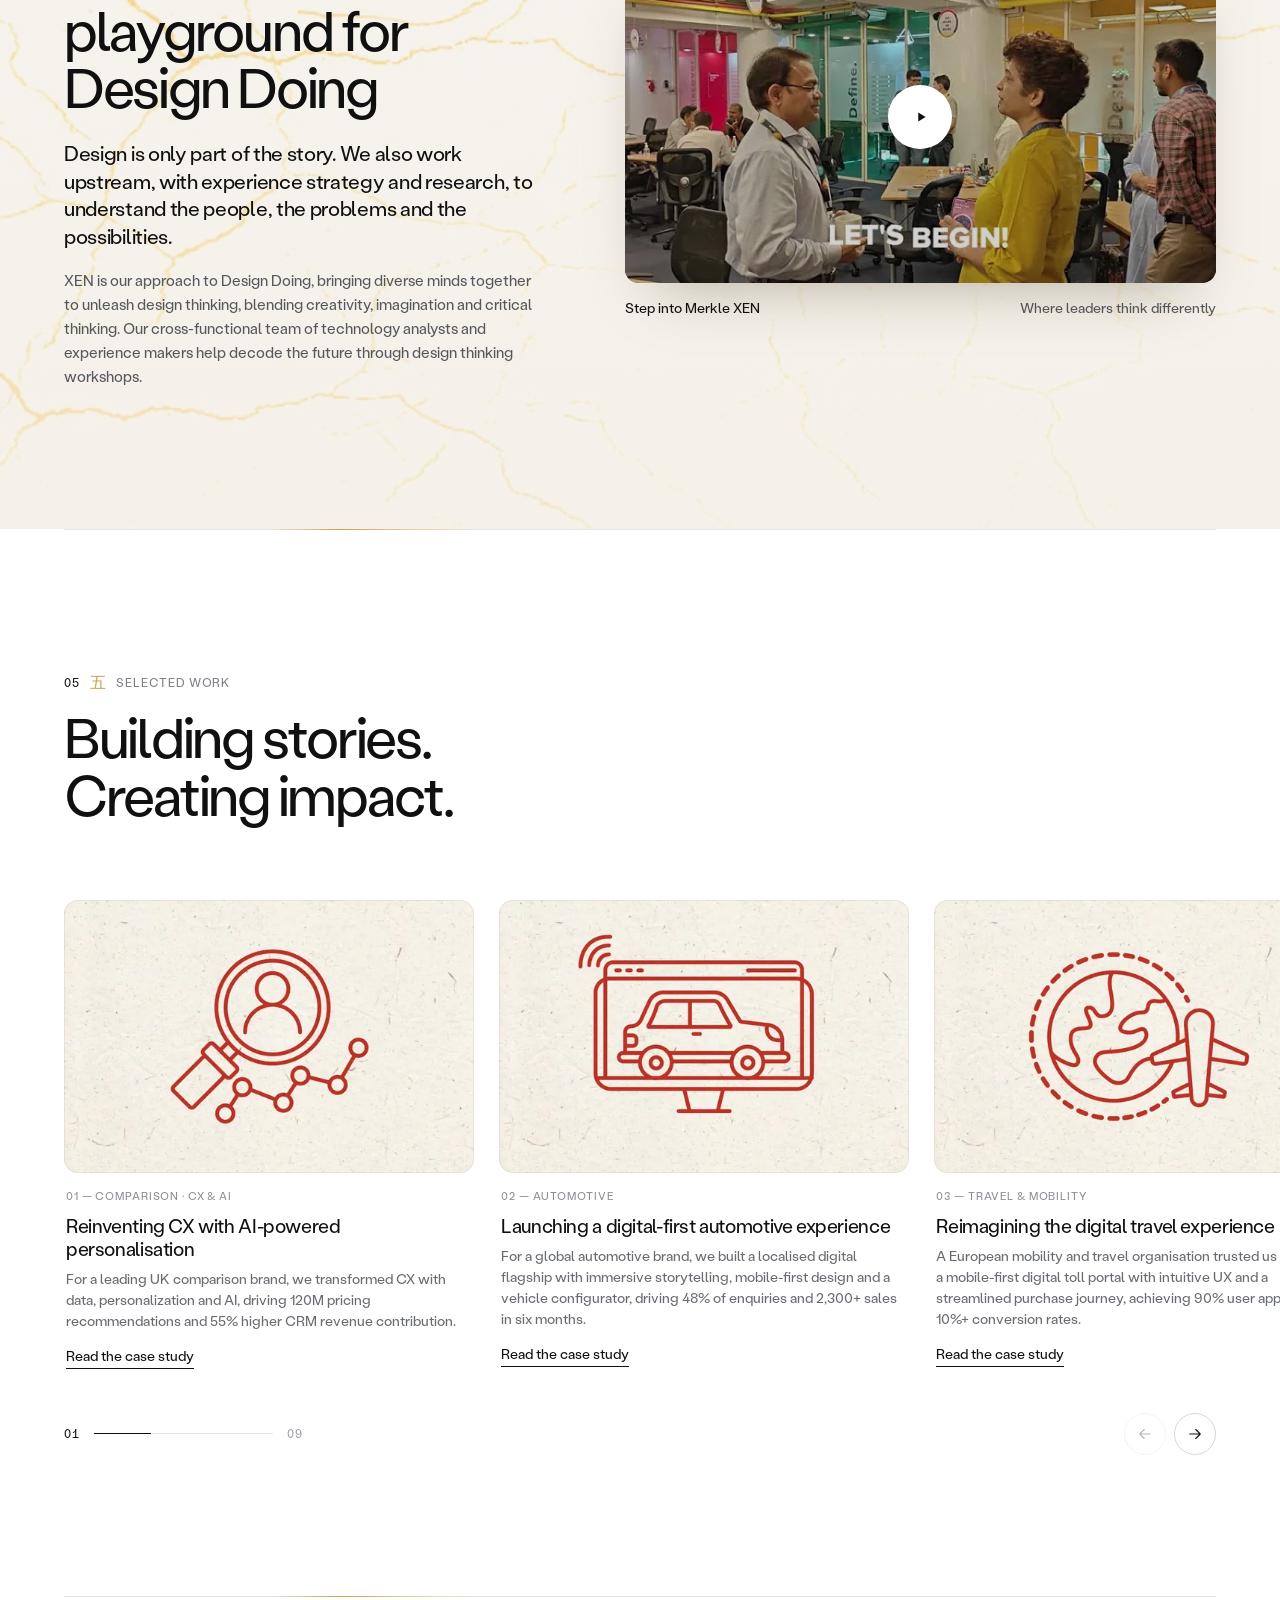
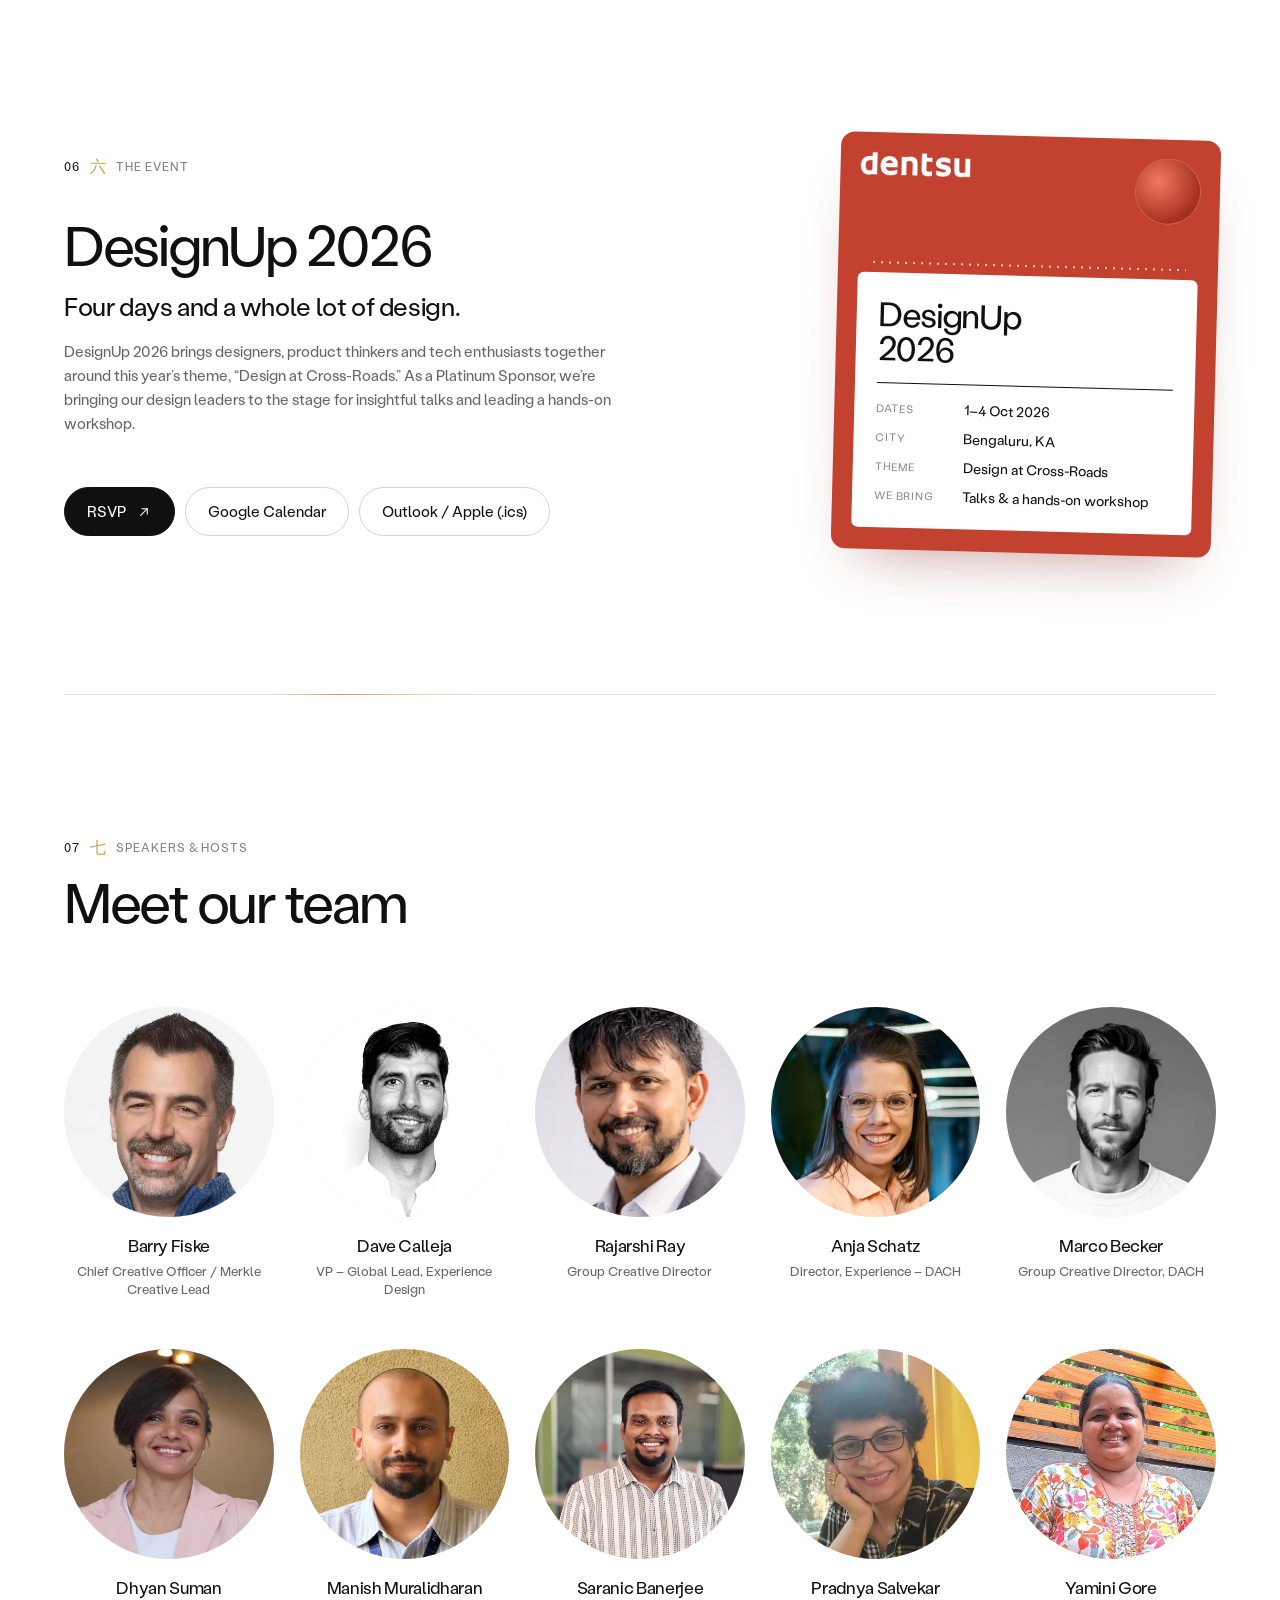
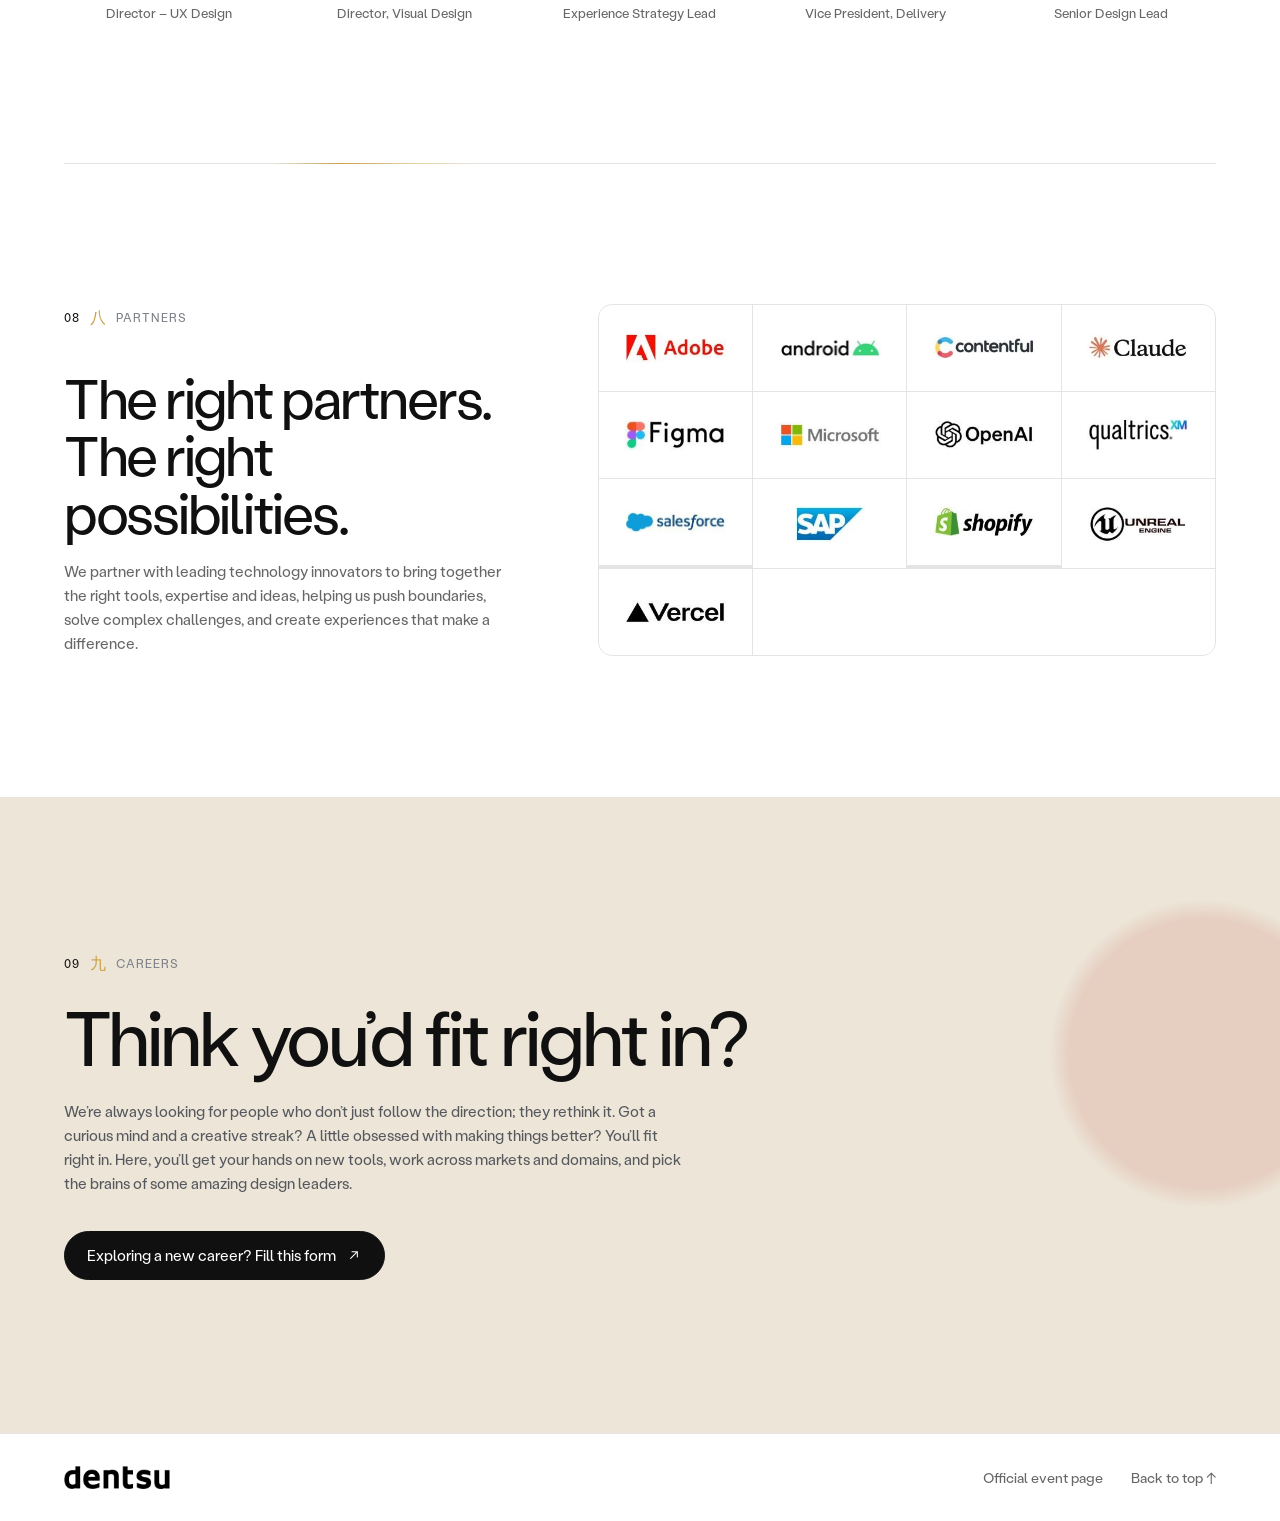
==== commit a1cf1249: "fix: remove vermilion hanko seal and update description for clarity" ====
--- a/designup2026/index.html
+++ b/designup2026/index.html
@@ -59,9 +59,6 @@
         <a class="button quiet" href="#team">Meet our speakers</a>
       </div>
     </div>
-
-    <!-- Hanko: a small vermilion seal, 創 = "to create" -->
-    <span class="hanko" aria-hidden="true">創</span>
   </section>
 
   <!-- ============ 01 Approach ============ -->
--- a/designup2026/styles.css
+++ b/designup2026/styles.css
@@ -1,6 +1,6 @@
 /* dentsu at DesignUp 2026 — long-form event page.
    Same tokens, type and motion as the showcase (../styles.css); the Japanese
-   layer is kept to four quiet details: washi paper, a vermilion hanko seal,
+   layer is kept to a few quiet details: washi paper, a vermilion sun,
    kanji section numerals and kintsugi-gold hairlines. */
 @font-face{font-family:Stabil;src:url('../assets/StabilGrotesk-Regular.woff2') format('woff2');font-weight:400;font-display:swap}
 @font-face{font-family:Stabil;src:url('../assets/StabilGrotesk-Bold.woff2') format('woff2');font-weight:700;font-display:swap}
@@ -84,15 +84,6 @@
 .hero-meta{display:flex;flex-wrap:wrap;gap:10px 34px;margin-top:clamp(22px,3.4vh,34px);font-size:15px}
 .hero-meta li{display:flex;flex-direction:column;gap:4px;padding-left:14px;border-left:1px solid var(--kin)}
 .hero-meta span{font-size:11px;letter-spacing:.09em;text-transform:uppercase;color:#80776a}
-
-/* Hanko seal: the one red mark on the page. */
-.hanko{
-  position:absolute;right:var(--gutter);bottom:clamp(28px,6vh,64px);width:52px;height:52px;
-  display:grid;place-items:center;font-family:var(--mincho);font-size:30px;line-height:1;color:#fff;
-  background:var(--shu);border-radius:6px;transform:rotate(-4deg);
-  box-shadow:inset 0 0 0 3px var(--shu),inset 0 0 0 4.5px rgba(255,255,255,.75);
-  opacity:.92;
-}
 
 /* ---------------- Sections ---------------- */
 .section{position:relative;max-width:calc(var(--max) + var(--gutter) * 2);margin:0 auto;padding:clamp(72px,11vw,148px) var(--gutter)}
@@ -259,7 +250,6 @@
 /* ---------------- Motion ---------------- */
 .is-loading h1 .line>span{transform:translateY(105%)}
 .is-loading .lockup,.is-loading .hero-copy,.is-loading .hero-meta,.is-loading .hero .actions{opacity:0;transform:translateY(12px)}
-.is-loading .hanko{opacity:0;transform:rotate(-14deg) scale(1.3)}
 h1 .line>span{transition:transform 1.1s var(--ease-out)}
 h1 .line:nth-child(2)>span{transition-delay:.06s}
 h1 .line:nth-child(3)>span{transition-delay:.12s}
@@ -267,7 +257,6 @@
 .hero-copy{transition:opacity .9s var(--ease-out) .3s,transform .9s var(--ease-out) .3s}
 .hero-meta{transition:opacity .9s var(--ease-out) .42s,transform .9s var(--ease-out) .42s}
 .hero .actions{transition:opacity .9s var(--ease-out) .54s,transform .9s var(--ease-out) .54s}
-.hanko{transition:opacity .5s var(--ease-out) 1s,transform .7s cubic-bezier(.3,1.6,.5,1) 1s}
 
 /* Scroll reveal only when script is running, so content is never stuck hidden. */
 .js .reveal{opacity:0;transform:translateY(28px);transition:opacity 1s var(--ease-out),transform 1s var(--ease-out);transition-delay:var(--d,0s)}
@@ -296,7 +285,6 @@
     -webkit-mask:linear-gradient(180deg,#000 70%,transparent);mask:linear-gradient(180deg,#000 70%,transparent)}
   .hero-art img{object-position:82% center}
   .hero-inner{width:100%;padding:0 var(--gutter) clamp(44px,10vw,64px);margin-top:-28px}
-  .hanko{top:calc(var(--band) - 74px);bottom:auto;width:44px;height:44px;font-size:25px}
 }
 
 @media(max-width:700px){
@@ -305,7 +293,6 @@
   .hero{--band:clamp(150px,42vw,220px)}
   .hero-art img{object-position:right top;transform:scale(1.3);transform-origin:right top}
   .hero-inner{margin-top:-44px}
-  .hanko{top:calc(var(--band) - 62px);width:40px;height:40px;font-size:23px}
   .lockup{width:200px;margin-bottom:28px}
   h1{font-size:clamp(42px,12.4vw,60px)}
   .hero-meta{gap:14px 24px}
@@ -334,7 +321,6 @@
 @media(prefers-reduced-motion:reduce){
   html{scroll-behavior:auto}
   *,*::before,*::after{animation:none!important;transition:none!important}
-  .is-loading h1 .line>span,.is-loading .lockup,.is-loading .hero-copy,.is-loading .hero-meta,.is-loading .hero .actions,.is-loading .hanko{opacity:1;transform:none}
-  .is-loading .hanko{transform:rotate(-4deg)}
+  .is-loading h1 .line>span,.is-loading .lockup,.is-loading .hero-copy,.is-loading .hero-meta,.is-loading .hero .actions{opacity:1;transform:none}
   .js .reveal{opacity:1;transform:none}
 }
